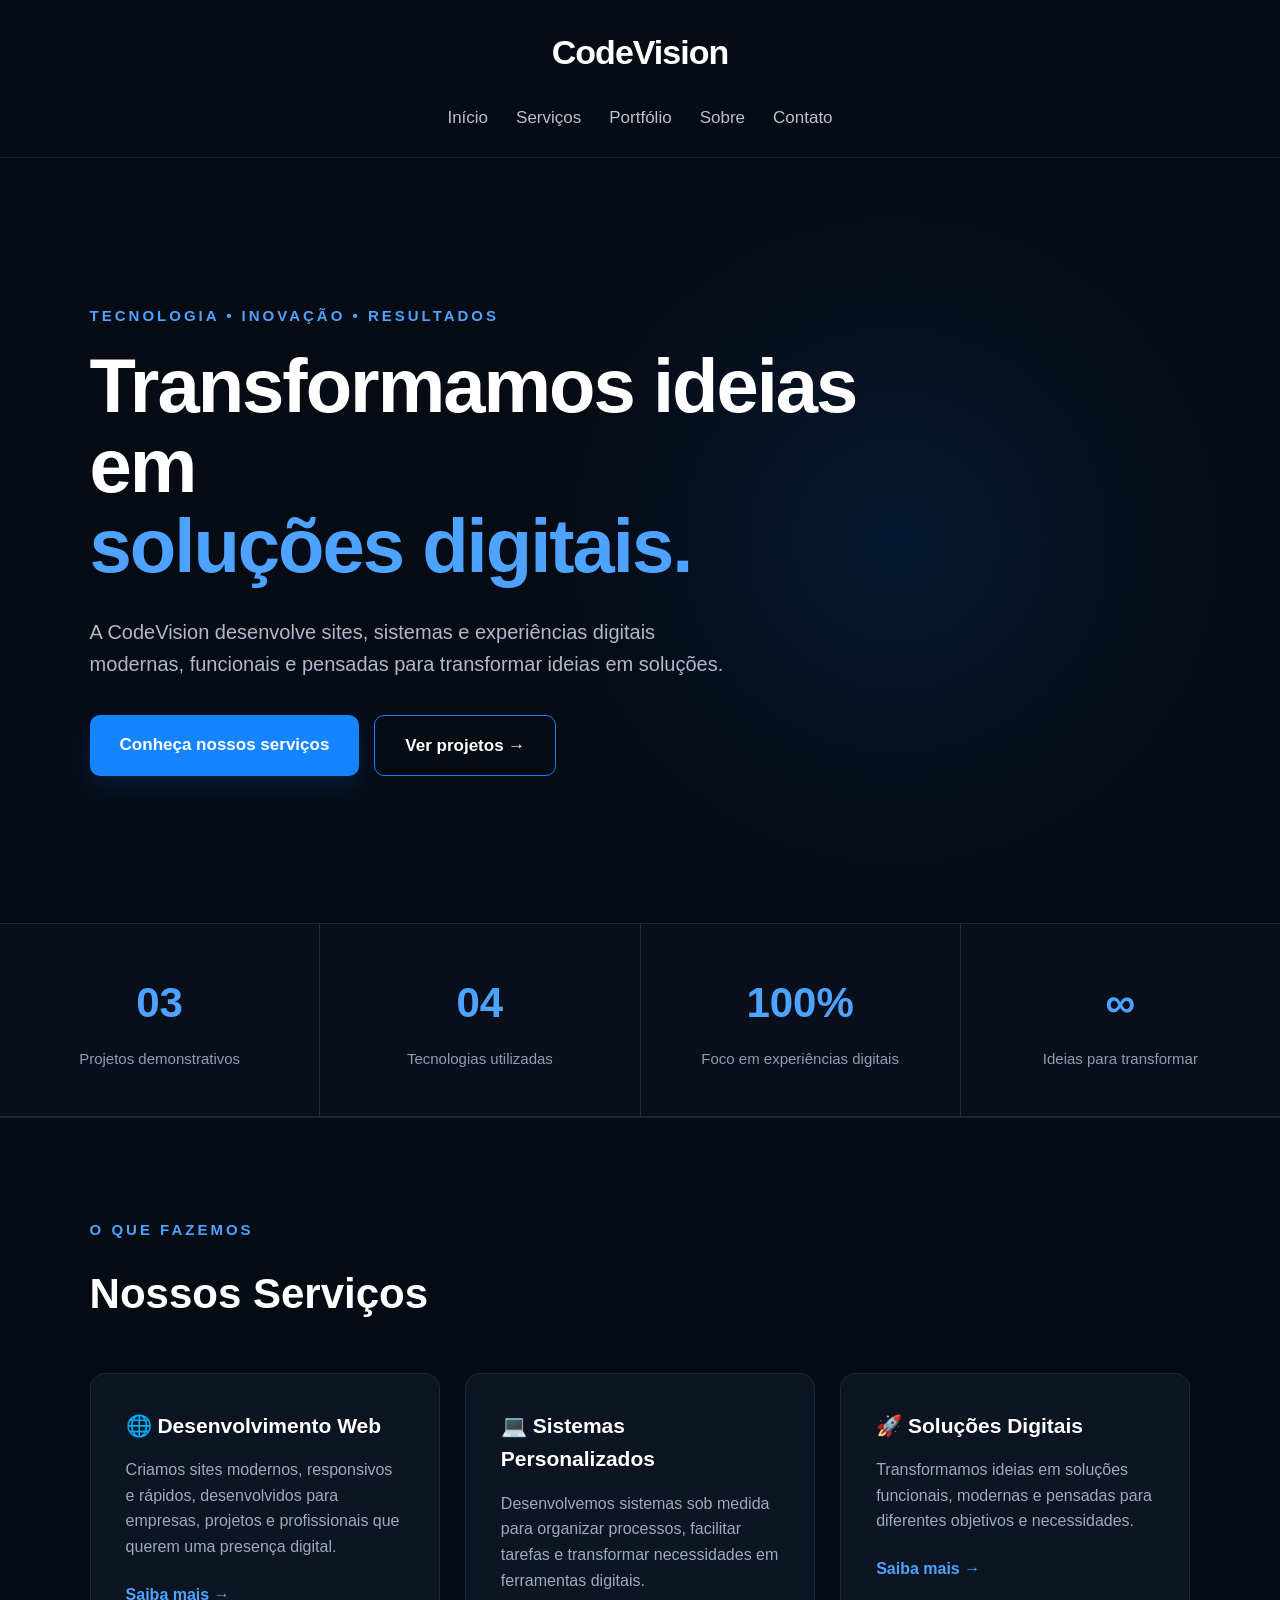
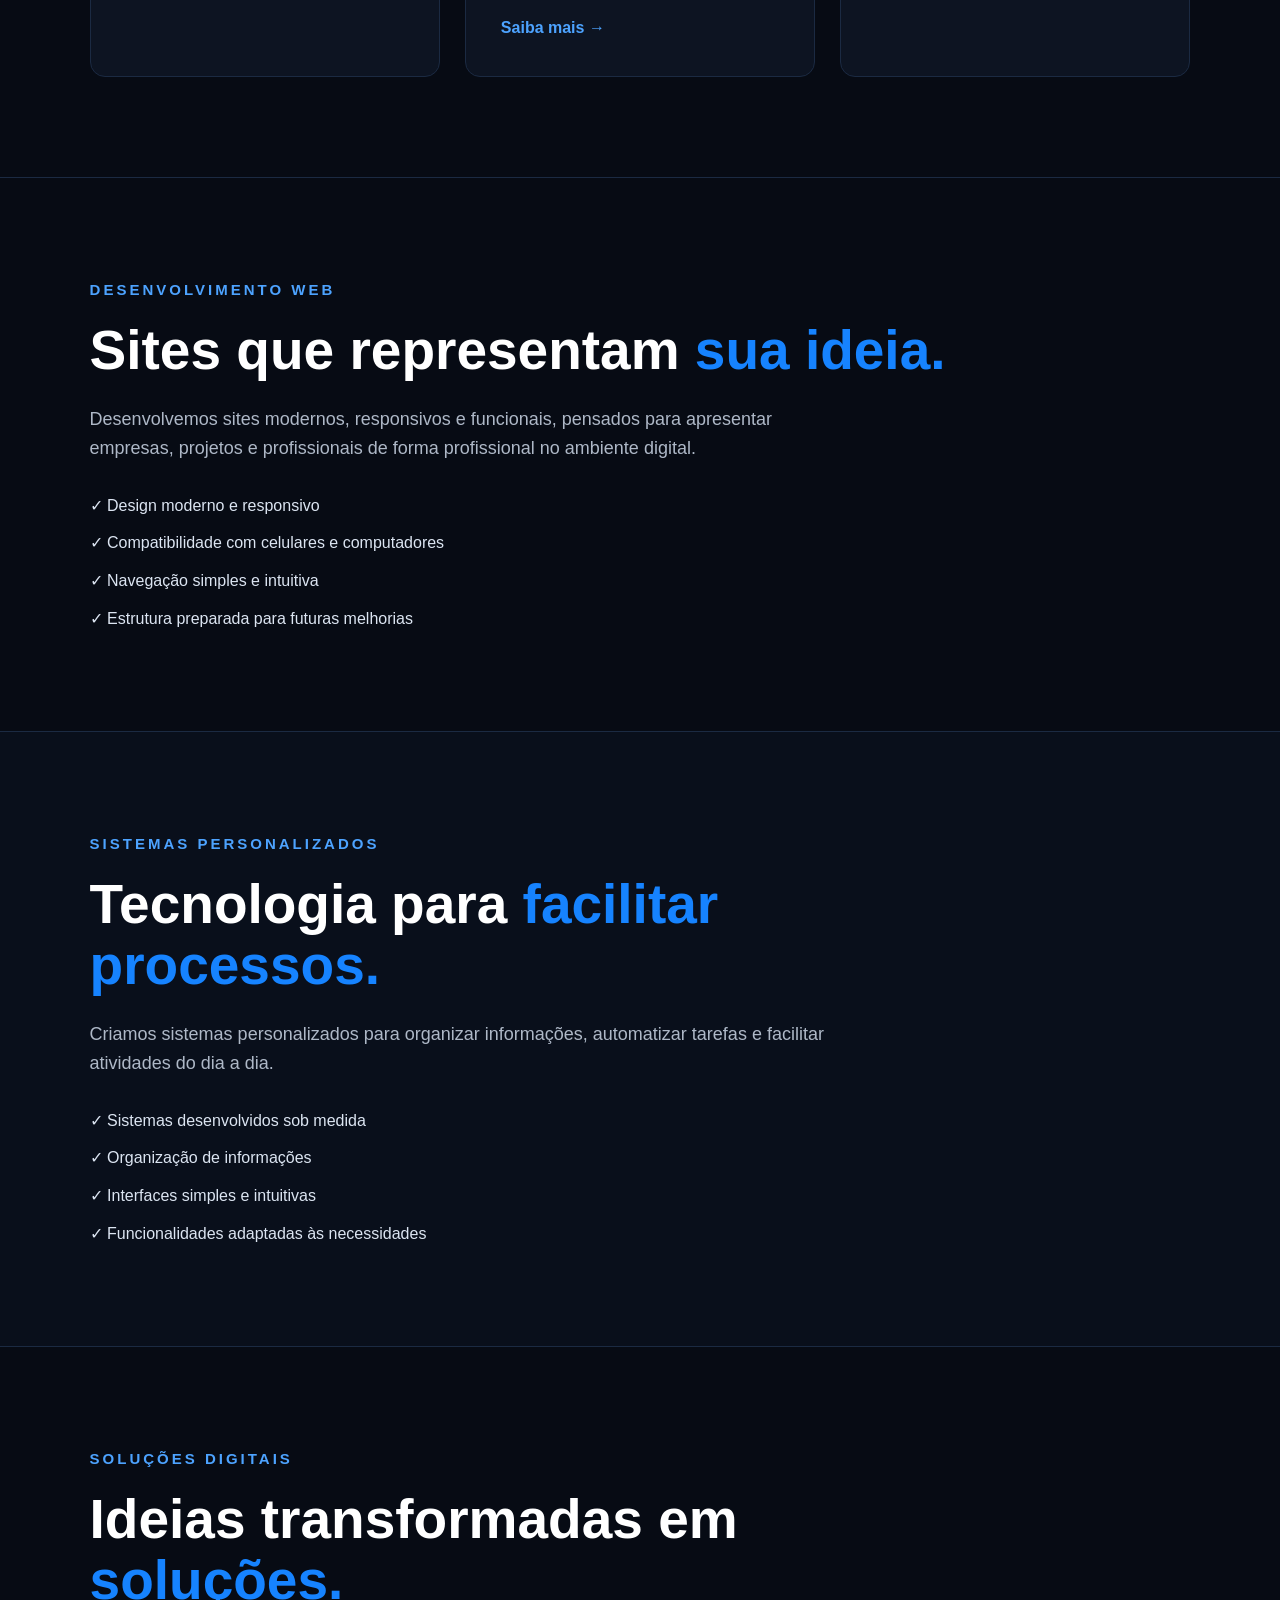
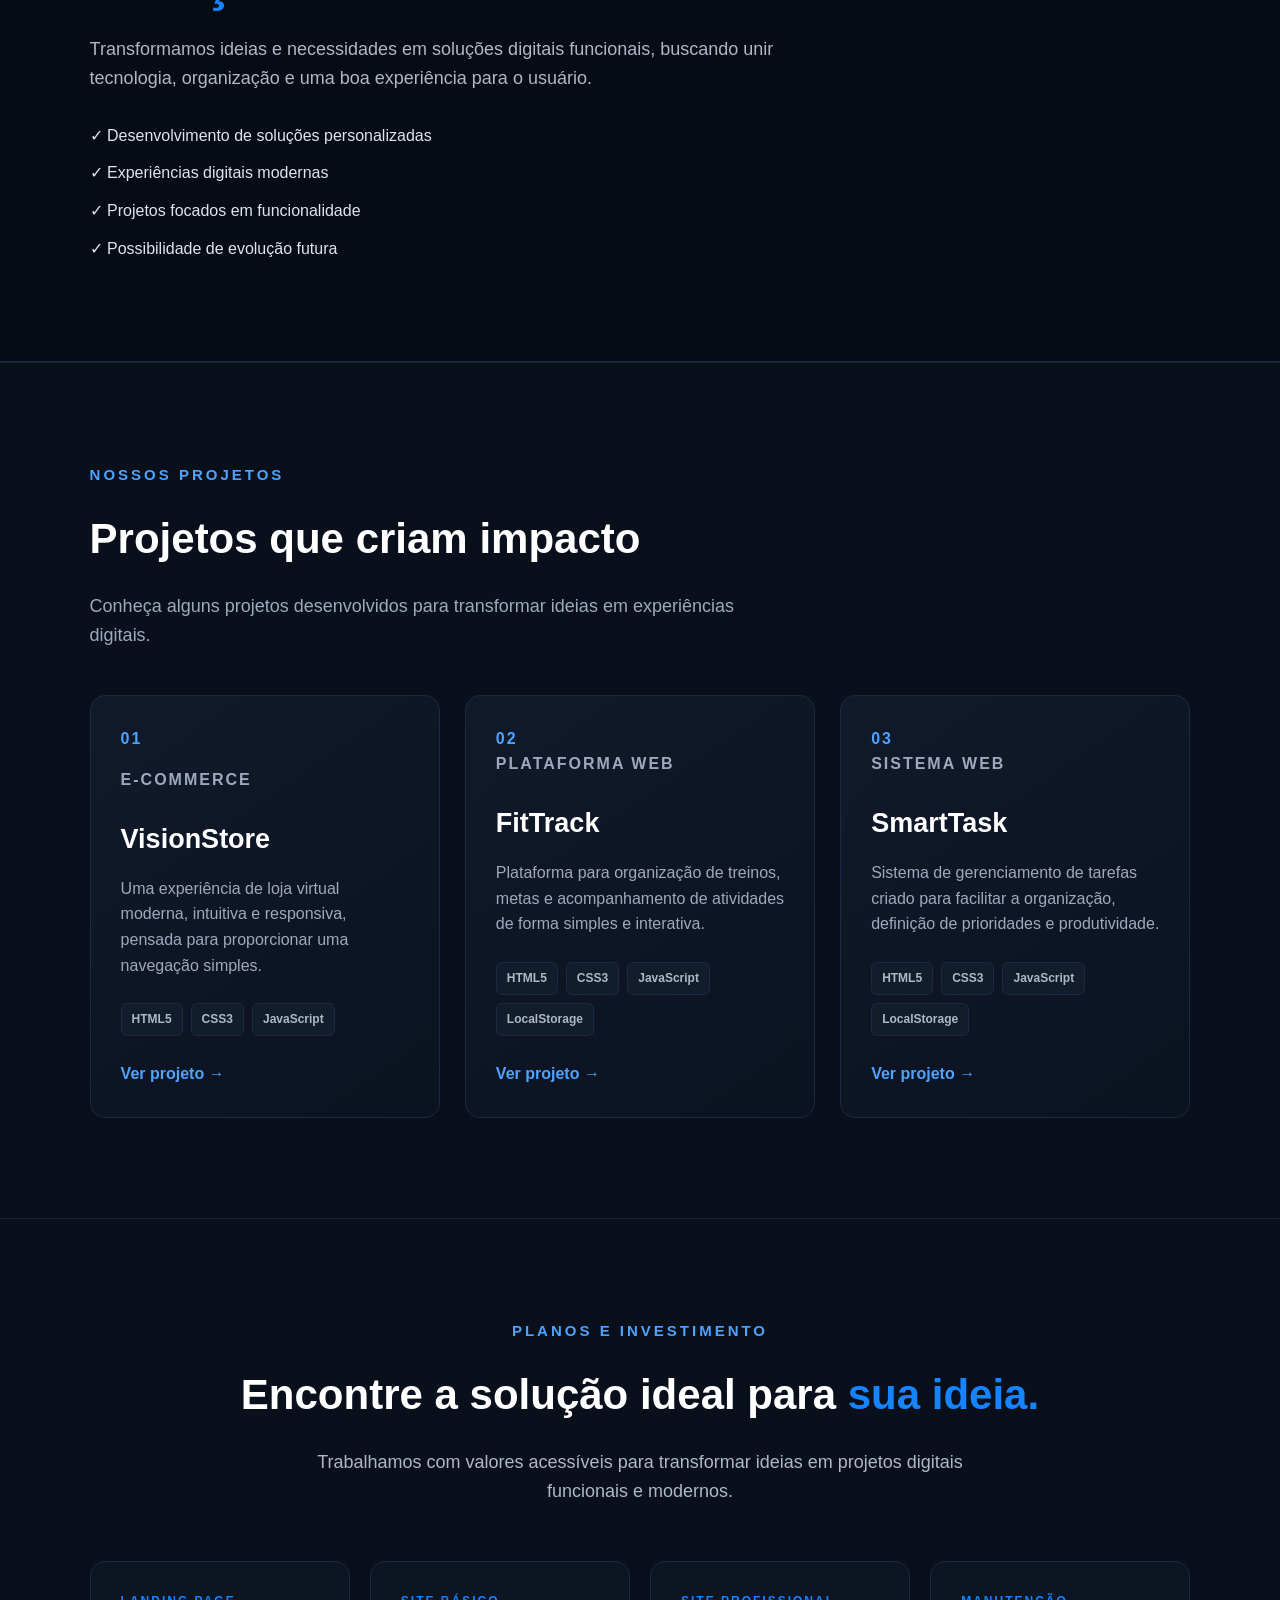
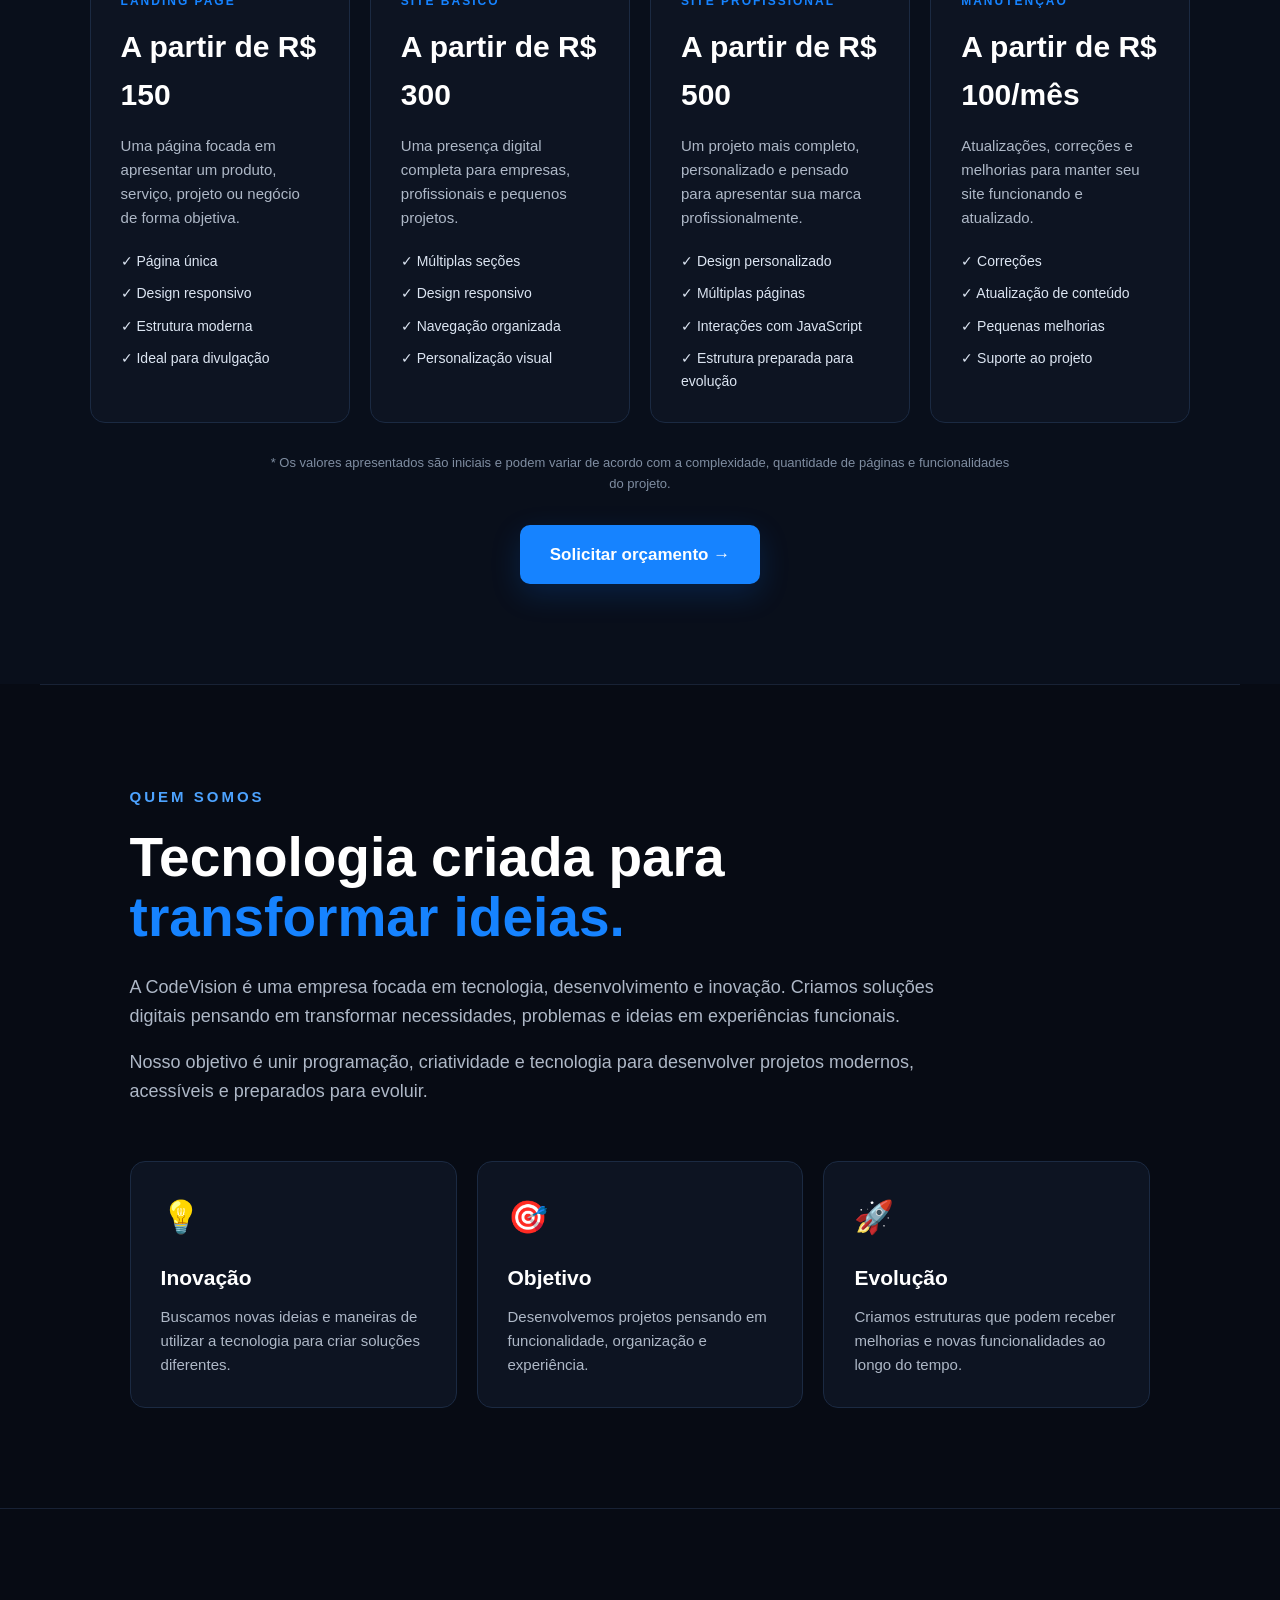
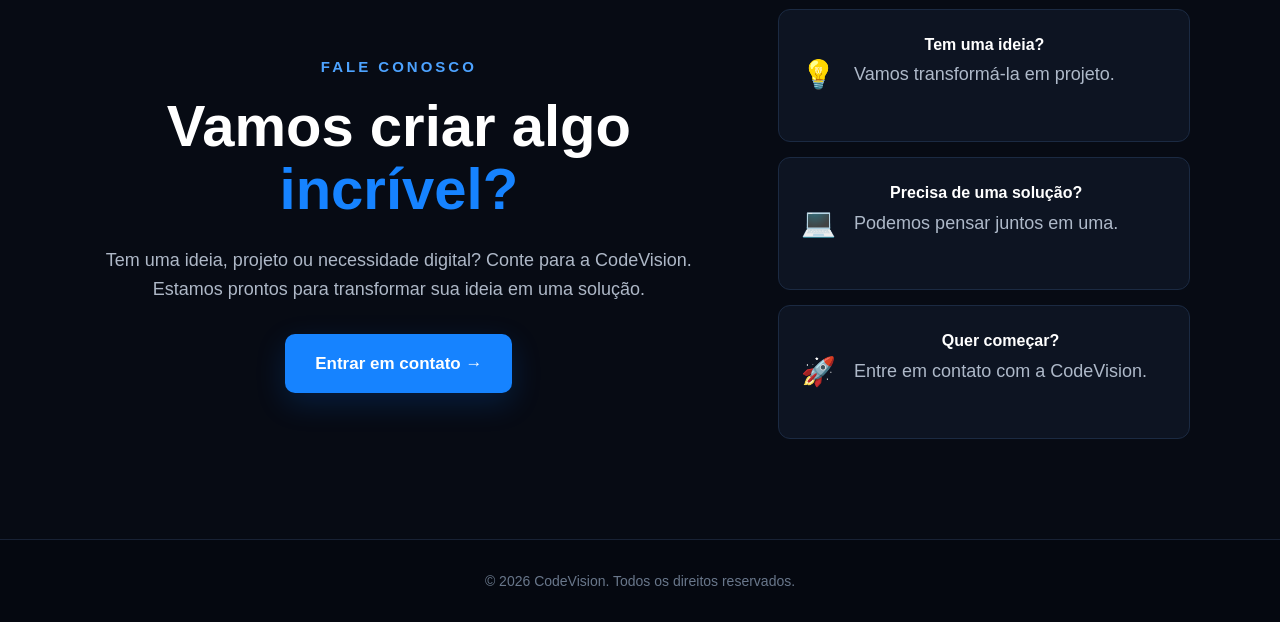
==== index.html @ 4c1bb930 "Add files via upload" ====
<!DOCTYPE html><html lang="pt-BR"><head>
    <meta charset="UTF-8">
    <meta name="viewport" content="width=device-width, initial-scale=1.0"><title>CodeVision | Tecnologia e Inovação</title>

<link rel="stylesheet" href="style.css">

</head><body><header>
    <h1>CodeVision</h1>

    <nav>
        <a href="#inicio">Início</a>
        <a href="#servicos">Serviços</a>
        <a href="#portfolio">Portfólio</a>
        <a href="#sobre">Sobre</a>
        <a href="#contato">Contato</a>
    </nav>
</header>

  <!-- INÍCIO -->

<section id="inicio" class="hero">

    <div class="hero-content">

        <p class="tag">
            TECNOLOGIA • INOVAÇÃO • RESULTADOS
        </p>

        <h2>
            Transformamos ideias em
            <span>soluções digitais.</span>
        </h2>

        <p>
            A CodeVision desenvolve sites, sistemas e experiências
            digitais modernas, funcionais e pensadas para transformar
            ideias em soluções.
        </p>

        <div class="hero-botoes">

            <a href="#servicos" class="botao">
                Conheça nossos serviços
            </a>

            <a href="#portfolio" class="botao botao-secundario">
                Ver projetos →
            </a>

        </div>

    </div>

</section>


    <!-- NÚMEROS DA CODEVISION -->

    <section class="numeros">

        <div class="numero-card">

            <strong>03</strong>

            <span>
                Projetos demonstrativos
            </span>

        </div>


        <div class="numero-card">

            <strong>04</strong>

            <span>
                Tecnologias utilizadas
            </span>

        </div>


        <div class="numero-card">

            <strong>100%</strong>

            <span>
                Foco em experiências digitais
            </span>

        </div>


        <div class="numero-card">

            <strong>∞</strong>

            <span>
                Ideias para transformar
            </span>

        </div>

    </section>


<!-- SERVIÇOS -->

<section id="servicos" class="secao">

    <p class="tag">O QUE FAZEMOS</p>

    <h2>Nossos Serviços</h2>

    <div class="servicos">

        <!-- DESENVOLVIMENTO WEB -->
        <article class="card">

            <h3>🌐 Desenvolvimento Web</h3>

            <p>
                Criamos sites modernos, responsivos e rápidos,
                desenvolvidos para empresas, projetos e
                profissionais que querem uma presença digital.
            </p>

           <a href="#desenvolvimento-web" class="card-link">
    Saiba mais →
           </a>

        </article>


        <!-- SISTEMAS PERSONALIZADOS -->
        <article class="card">

            <h3>💻 Sistemas Personalizados</h3>

            <p>
                Desenvolvemos sistemas sob medida para
                organizar processos, facilitar tarefas e
                transformar necessidades em ferramentas digitais.
            </p>

            <a href="#sistemas-personalizados" class="card-link">
    Saiba mais →
            </a>

        </article>


        <!-- SOLUÇÕES DIGITAIS -->
        <article class="card">

            <h3>🚀 Soluções Digitais</h3>

            <p>
                Transformamos ideias em soluções funcionais,
                modernas e pensadas para diferentes objetivos
                e necessidades.
            </p>

            <a href="#solucoes-digitais" class="card-link">
    Saiba mais →
            </a>

        </article>

    </div>

</section>

<!-- DETALHES DOS SERVIÇOS -->

<section class="servicos-detalhes">

    <div class="servico-detalhe" id="desenvolvimento-web">

        <div class="servico-detalhe-conteudo">

            <p class="tag">DESENVOLVIMENTO WEB</p>

            <h2>
                Sites que representam
                <span>sua ideia.</span>
            </h2>

            <p>
                Desenvolvemos sites modernos, responsivos e
                funcionais, pensados para apresentar empresas,
                projetos e profissionais de forma profissional
                no ambiente digital.
            </p>

            <ul>
                <li>✓ Design moderno e responsivo</li>
                <li>✓ Compatibilidade com celulares e computadores</li>
                <li>✓ Navegação simples e intuitiva</li>
                <li>✓ Estrutura preparada para futuras melhorias</li>
            </ul>

        </div>

    </div>


    <div class="servico-detalhe" id="sistemas-personalizados">

        <div class="servico-detalhe-conteudo">

            <p class="tag">SISTEMAS PERSONALIZADOS</p>

            <h2>
                Tecnologia para
                <span>facilitar processos.</span>
            </h2>

            <p>
                Criamos sistemas personalizados para organizar
                informações, automatizar tarefas e facilitar
                atividades do dia a dia.
            </p>

            <ul>
                <li>✓ Sistemas desenvolvidos sob medida</li>
                <li>✓ Organização de informações</li>
                <li>✓ Interfaces simples e intuitivas</li>
                <li>✓ Funcionalidades adaptadas às necessidades</li>
            </ul>

        </div>

    </div>


    <div class="servico-detalhe" id="solucoes-digitais">

        <div class="servico-detalhe-conteudo">

            <p class="tag">SOLUÇÕES DIGITAIS</p>

            <h2>
                Ideias transformadas em
                <span>soluções.</span>
            </h2>

            <p>
                Transformamos ideias e necessidades em soluções
                digitais funcionais, buscando unir tecnologia,
                organização e uma boa experiência para o usuário.
            </p>

            <ul>
                <li>✓ Desenvolvimento de soluções personalizadas</li>
                <li>✓ Experiências digitais modernas</li>
                <li>✓ Projetos focados em funcionalidade</li>
                <li>✓ Possibilidade de evolução futura</li>
            </ul>

        </div>

    </div>

</section>
  
    <!-- PORTFÓLIO -->

<section id="portfolio" class="secao portfolio">

    <p class="tag">NOSSOS PROJETOS</p>

    <h2>Projetos que criam impacto</h2>

    <p class="portfolio-intro">
        Conheça alguns projetos desenvolvidos para
        transformar ideias em experiências digitais.
    </p>


    <div class="portfolio-grid">

        <!-- PROJETO 01 -->
        <article class="projeto">

            <div class="projeto-numero">
                01
            </div>

            <div class="projeto-conteudo">

                <p class="projeto-tipo">
                    E-COMMERCE
                </p>

                <h3>VisionStore</h3>

                <p>
                    Uma experiência de loja virtual moderna,
                    intuitiva e responsiva, pensada para
                    proporcionar uma navegação simples.
                </p>

                <div class="projeto-tecnologias">
                    <span>HTML5</span>
                    <span>CSS3</span>
                    <span>JavaScript</span>
                </div>

                <a href="visionstore.html" class="projeto-link">
                    Ver projeto →
                </a>

            </div>

        </article>


        <!-- PROJETO 02 -->
        <article class="projeto">

            <div class="projeto-numero">
                02
            </div>

            <div class="projeto-conteudo">

                <p class="projeto-tipo">
                    PLATAFORMA WEB
                </p>

                <h3>FitTrack</h3>

                <p>
                    Plataforma para organização de treinos,
                    metas e acompanhamento de atividades
                    de forma simples e interativa.
                </p>

                <div class="projeto-tecnologias">
                    <span>HTML5</span>
                    <span>CSS3</span>
                    <span>JavaScript</span>
                    <span>LocalStorage</span>
                </div>

                <a href="fittrack.html" class="projeto-link">
                    Ver projeto →
                </a>

            </div>

        </article>


        <!-- PROJETO 03 -->
        <article class="projeto">

            <div class="projeto-numero">
                03
            </div>

            <div class="projeto-conteudo">

                <p class="projeto-tipo">
                    SISTEMA WEB
                </p>

                <h3>SmartTask</h3>

                <p>
                    Sistema de gerenciamento de tarefas
                    criado para facilitar a organização,
                    definição de prioridades e produtividade.
                </p>

                <div class="projeto-tecnologias">
                    <span>HTML5</span>
                    <span>CSS3</span>
                    <span>JavaScript</span>
                    <span>LocalStorage</span>
                </div>

                <a href="smarttask.html" class="projeto-link">
                    Ver projeto →
                </a>

            </div>

        </article>

    </div>

</section>

<!-- PLANOS E INVESTIMENTO -->

<section id="planos" class="secao planos">

    <p class="tag">PLANOS E INVESTIMENTO</p>

    <h2>
        Encontre a solução ideal para
        <span>sua ideia.</span>
    </h2>

    <p class="planos-intro">
        Trabalhamos com valores acessíveis para transformar
        ideias em projetos digitais funcionais e modernos.
    </p>

    <div class="planos-grid">

        <article class="plano-card">

            <p class="plano-tipo">LANDING PAGE</p>

            <h3>
    A partir de R$ 150
            </h3>

            <p>
                Uma página focada em apresentar um produto,
                serviço, projeto ou negócio de forma objetiva.
            </p>

            <ul>
                <li>✓ Página única</li>
                <li>✓ Design responsivo</li>
                <li>✓ Estrutura moderna</li>
                <li>✓ Ideal para divulgação</li>
            </ul>

        </article>


        <article class="plano-card">

            <p class="plano-tipo">SITE BÁSICO</p>

            <h3>
    A partir de R$ 300
            </h3>

            <p>
                Uma presença digital completa para empresas,
                profissionais e pequenos projetos.
            </p>

            <ul>
                <li>✓ Múltiplas seções</li>
                <li>✓ Design responsivo</li>
                <li>✓ Navegação organizada</li>
                <li>✓ Personalização visual</li>
            </ul>

        </article>
      

            <article class="plano-card">

    <p class="plano-tipo">SITE PROFISSIONAL</p>

    <h3>
        A partir de R$ 500
    </h3>

    <p>
        Um projeto mais completo, personalizado e
        pensado para apresentar sua marca profissionalmente.
    </p>

    <ul>
        <li>✓ Design personalizado</li>
        <li>✓ Múltiplas páginas</li>
        <li>✓ Interações com JavaScript</li>
        <li>✓ Estrutura preparada para evolução</li>
    </ul>

            </article>


        <article class="plano-card">

            <p class="plano-tipo">MANUTENÇÃO</p>

            <h3>
    A partir de R$ 100/mês
            </h3>

            <p>
                Atualizações, correções e melhorias para
                manter seu site funcionando e atualizado.
            </p>

            <ul>
                <li>✓ Correções</li>
                <li>✓ Atualização de conteúdo</li>
                <li>✓ Pequenas melhorias</li>
                <li>✓ Suporte ao projeto</li>
            </ul>

        </article>

    </div>

    <p class="planos-observacao">
        * Os valores apresentados são iniciais e podem variar
        de acordo com a complexidade, quantidade de páginas
        e funcionalidades do projeto.
    </p>

    <a href="#contato" class="botao">
        Solicitar orçamento →
    </a>

</section>
  
    <!-- SOBRE -->

<section id="sobre" class="secao sobre">

    <div class="sobre-intro">

        <p class="tag">QUEM SOMOS</p>

        <h2>
            Tecnologia criada para
            <span>transformar ideias.</span>
        </h2>

        <p>
            A CodeVision é uma empresa focada em tecnologia,
            desenvolvimento e inovação. Criamos soluções
            digitais pensando em transformar necessidades,
            problemas e ideias em experiências funcionais.
        </p>

        <p>
            Nosso objetivo é unir programação, criatividade
            e tecnologia para desenvolver projetos modernos,
            acessíveis e preparados para evoluir.
        </p>

    </div>


    <div class="sobre-pilares">

        <article class="sobre-pilar">

            <div class="sobre-icone">
                💡
            </div>

            <h3>Inovação</h3>

            <p>
                Buscamos novas ideias e maneiras de utilizar
                a tecnologia para criar soluções diferentes.
            </p>

        </article>


        <article class="sobre-pilar">

            <div class="sobre-icone">
                🎯
            </div>

            <h3>Objetivo</h3>

            <p>
                Desenvolvemos projetos pensando em
                funcionalidade, organização e experiência.
            </p>

        </article>


        <article class="sobre-pilar">

            <div class="sobre-icone">
                🚀
            </div>

            <h3>Evolução</h3>

            <p>
                Criamos estruturas que podem receber
                melhorias e novas funcionalidades ao longo
                do tempo.
            </p>

        </article>

    </div>

</section>


<!-- CONTATO -->

<section id="contato" class="secao contato">

    <div class="contato-conteudo">

        <p class="tag">FALE CONOSCO</p>

        <h2>
            Vamos criar algo
            <span>incrível?</span>
        </h2>

        <p>
            Tem uma ideia, projeto ou necessidade digital?
            Conte para a CodeVision. Estamos prontos para
            transformar sua ideia em uma solução.
        </p>

        <a href="mailto:contato@codevision.com" class="botao">
            Entrar em contato →
        </a>

    </div>

    <div class="contato-destaques">

        <div class="contato-item">
            <span>💡</span>
            <div>
                <strong>Tem uma ideia?</strong>
                <p>Vamos transformá-la em projeto.</p>
            </div>
        </div>

        <div class="contato-item">
            <span>💻</span>
            <div>
                <strong>Precisa de uma solução?</strong>
                <p>Podemos pensar juntos em uma.</p>
            </div>
        </div>

        <div class="contato-item">
            <span>🚀</span>
            <div>
                <strong>Quer começar?</strong>
                <p>Entre em contato com a CodeVision.</p>
            </div>
        </div>

    </div>

</section>

</main>


<!-- RODAPÉ -->

<footer>

    <p>
        © 2026 CodeVision. Todos os direitos reservados.
    </p>

</footer>


<script src="script.js"></script>

</body></html>
---- style.css ----
/* ==============================
   CONFIGURAÇÕES GERAIS
================================ */

* {
    margin: 0;
    padding: 0;
    box-sizing: border-box;
    scroll-behavior: smooth;
}

body {
    font-family: Arial, Helvetica, sans-serif;
    background: #070b14;
    color: #ffffff;
    line-height: 1.6;
}

a {
    text-decoration: none;
    color: inherit;
}


/* ==============================
   CABEÇALHO
================================ */

header {
    width: 100%;
    padding: 25px 7%;

    display: flex;
    flex-direction: column;
    align-items: center;
    gap: 25px;

    background: #070b14;
    border-bottom: 1px solid #182235;

    position: relative;
    z-index: 10;
}

header h1 {
    font-size: 34px;
    letter-spacing: -1px;
}

nav {
    display: flex;
    gap: 28px;
}

nav a {
    color: #b8c2d1;
    font-size: 17px;
    transition: 0.3s;
}

nav a:hover {
    color: #4da3ff;
}


/* ==============================
   HERO / INÍCIO
================================ */

.hero {
    min-height: 85vh;
    padding: 100px 7%;

    display: flex;
    align-items: center;

    background:
        radial-gradient(
            circle at 70% 50%,
            rgba(0, 119, 255, 0.13),
            transparent 35%
        ),
        #070b14;
}

.hero-content {
    max-width: 800px;
}

.tag {
    margin-bottom: 18px;

    color: #4da3ff;
    font-size: 15px;
    font-weight: bold;
    letter-spacing: 3px;
}

.hero h2 {
    font-size: clamp(45px, 7vw, 76px);
    line-height: 1.05;
    letter-spacing: -2px;

    margin-bottom: 30px;
}

.hero h2 span {
    display: block;
    color: #4da3ff;
}

.hero-content > p:not(.tag) {
    max-width: 650px;

    color: #aeb9c9;
    font-size: 20px;

    margin-bottom: 35px;
}


/* ==============================
   BOTÕES
================================ */

.botao {
    display: inline-block;

    padding: 16px 30px;

    background: #1683ff;
    color: #ffffff;

    border-radius: 10px;

    font-size: 17px;
    font-weight: bold;

    transition: 0.3s;

    box-shadow: 0 10px 30px rgba(0, 119, 255, 0.18);
}

.botao:hover {
    background: #3695ff;
    transform: translateY(-3px);
    box-shadow: 0 15px 35px rgba(0, 119, 255, 0.28);
}


/* ==============================
   SEÇÕES
================================ */

.secao {
    padding: 100px 7%;

    border-top: 1px solid #182235;
}

.secao > h2 {
    font-size: 42px;
    margin-bottom: 45px;
}


/* ==============================
   SERVIÇOS
================================ */

.servicos {
    display: grid;
    grid-template-columns: repeat(3, 1fr);
    gap: 25px;
}

.card {
    padding: 35px;

    background: #0d1422;

    border: 1px solid #1b2a42;
    border-radius: 15px;

    transition: 0.3s;
}

.card:hover {
    transform: translateY(-7px);
    border-color: #1683ff;

    box-shadow: 0 15px 40px rgba(0, 119, 255, 0.10);
}

.card h3 {
    margin-bottom: 15px;

    font-size: 21px;
}

.card p {
    color: #9daabd;
}


/* ==============================
   SOBRE
================================ */

.sobre {
    max-width: 1000px;
}

.sobre > p:last-child {
    max-width: 750px;

    color: #aeb9c9;
    font-size: 19px;
}


/* ==============================
   CONTATO
================================ */

.contato {
    text-align: center;
}

.contato .tag {
    margin-bottom: 15px;
}

.contato h2 {
    font-size: 42px;
    margin-bottom: 20px;
}

.contato p:not(.tag) {
    color: #aeb9c9;
    font-size: 18px;
    margin-bottom: 30px;
}


/* ==============================
   RODAPÉ
================================ */

footer {
    padding: 30px 7%;

    text-align: center;

    background: #050810;

    border-top: 1px solid #182235;
}

footer p {
    color: #69778b;
    font-size: 14px;
}


/* ==============================
   CELULARES
================================ */

@media (max-width: 768px) {

    header {
        padding: 25px 20px;
    }

    header h1 {
        font-size: 32px;
    }

    nav {
        gap: 20px;
        flex-wrap: wrap;
        justify-content: center;
    }

    nav a {
        font-size: 16px;
    }


    .hero {
        min-height: 75vh;
        padding: 80px 25px;
    }

    .hero h2 {
        font-size: 48px;
    }

    .hero-content > p:not(.tag) {
        font-size: 18px;
    }
.hero-botoes {
    flex-direction: column;
}

.hero-botoes .botao {
    width: 100%;
    text-align: center;
}
    .tag {
        font-size: 13px;
        letter-spacing: 2px;
    }


    .secao {
        padding: 75px 25px;
    }

    .secao > h2 {
        font-size: 34px;
    }


    .servicos {
        grid-template-columns: 1fr;
    }


    .card {
        padding: 28px;
    }


    .contato h2 {
        font-size: 34px;
    }

}

/* ==============================
   LINK DOS CARDS
================================ */

.card-link {
    display: inline-block;

    margin-top: 22px;

    color: #4da3ff;

    font-weight: bold;

    transition: 0.3s;
}

.card:hover .card-link {
    transform: translateX(5px);
}
/* ==============================
   PORTFÓLIO
================================ */

.portfolio {
    background: #090f1b;
}

.portfolio-intro {
    max-width: 650px;
    margin-top: -25px;
    margin-bottom: 45px;

    color: #9daabd;
    font-size: 18px;
}

.portfolio-grid {
    display: grid;
    grid-template-columns: repeat(3, 1fr);
    gap: 25px;
}

.projeto {
    min-height: 300px;

    padding: 30px;

    display: flex;
    flex-direction: column;
    justify-content: space-between;

    background: linear-gradient(
        145deg,
        #111a2b,
        #0b1220
    );

    border: 1px solid #1b2a42;
    border-radius: 15px;

    transition: 0.3s;
}

.projeto:hover {
    transform: translateY(-8px);

    border-color: #1683ff;

    box-shadow:
        0 20px 50px rgba(0, 119, 255, 0.12);
}

.projeto-numero {
    color: #4da3ff;

    font-size: 16px;
    font-weight: bold;

    letter-spacing: 2px;
}

.projeto-conteudo h3 {
    margin-bottom: 15px;

    font-size: 27px;
}

.projeto-conteudo p {
    color: #9daabd;

    font-size: 16px;

    margin-bottom: 25px;
}

.projeto-conteudo span {
    color: #4da3ff;

    font-weight: bold;

    transition: 0.3s;
}

.projeto:hover .projeto-conteudo span {
    margin-left: 5px;
}


/* ==============================
   PORTFÓLIO NO CELULAR
================================ */

@media (max-width: 768px) {

    .portfolio-grid {
        grid-template-columns: 1fr;
    }

    .projeto {
        min-height: 270px;
    }

}
.projeto-link {
    display: inline-block;
    color: #4da3ff;
    font-weight: bold;
    transition: 0.3s;
}

.projeto-link:hover {
    transform: translateX(5px);
}
/* ==============================
   PÁGINA DO PROJETO
================================ */

.projeto-hero {
    min-height: 70vh;
    padding: 100px 7%;

    display: flex;
    align-items: center;

    background:
        radial-gradient(
            circle at 70% 50%,
            rgba(0, 119, 255, 0.16),
            transparent 35%
        ),
        #070b14;
}

.projeto-hero-content {
    max-width: 800px;
}

.projeto-hero h2 {
    font-size: clamp(55px, 8vw, 90px);
    line-height: 1;
    margin-bottom: 30px;
}

.projeto-hero h2 span {
    color: #4da3ff;
}

.projeto-hero-content > p:not(.tag) {
    max-width: 650px;

    color: #aeb9c9;

    font-size: 20px;

    margin-bottom: 35px;
}


/* ==============================
   DETALHES DO PROJETO
================================ */

.projeto-detalhes {
    background: #090f1b;
}

.descricao-projeto {
    max-width: 750px;

    color: #aeb9c9;

    font-size: 19px;

    margin-top: -20px;
    margin-bottom: 50px;
}

.detalhes-grid {
    display: grid;

    grid-template-columns: repeat(2, 1fr);

    gap: 25px;
}

.detalhe-card {
    padding: 30px;

    background: #0d1422;

    border: 1px solid #1b2a42;

    border-radius: 15px;

    transition: 0.3s;
}

.detalhe-card:hover {
    transform: translateY(-5px);

    border-color: #1683ff;
}

.detalhe-card h3 {
    font-size: 22px;

    margin-bottom: 12px;
}

.detalhe-card p {
    color: #9daabd;
}


/* ==============================
   TECNOLOGIAS
================================ */

.tecnologia {
    text-align: center;
}

.tecnologia h2 {
    margin-bottom: 40px;
}

.tecnologias {
    display: flex;

    justify-content: center;

    flex-wrap: wrap;

    gap: 15px;
}

.tecnologias span {
    padding: 12px 20px;

    background: #0d1422;

    border: 1px solid #1b2a42;

    border-radius: 50px;

    color: #4da3ff;

    font-weight: bold;
}


/* ==============================
   FINAL DO PROJETO
================================ */

.projeto-final {
    text-align: center;

    background:
        radial-gradient(
            circle at center,
            rgba(0, 119, 255, 0.12),
            transparent 45%
        );
}

.projeto-final h2 {
    margin-bottom: 15px;
}

.projeto-final p:not(.tag) {
    color: #aeb9c9;

    font-size: 18px;

    margin-bottom: 30px;
}


/* ==============================
   RESPONSIVIDADE
================================ */

@media (max-width: 768px) {

    .projeto-hero {
        min-height: 65vh;

        padding: 80px 25px;
    }

    .projeto-hero h2 {
        font-size: 60px;
    }

    .detalhes-grid {
        grid-template-columns: 1fr;
    }

    .descricao-projeto {
        font-size: 18px;
    }

}
/* =========================
   PROCESSO DO PROJETO
========================= */

.processo {
    padding: 120px 6%;
    border-top: 1px solid #1b2535;
}

.processo-intro {
    max-width: 800px;
    margin-bottom: 70px;
}

.processo-intro h2 {
    font-size: 52px;
    line-height: 1.1;
    margin: 20px 0 25px;
}

.processo-intro h2 span {
    color: #4da3ff;
}

.processo-intro > p:last-child {
    color: #a8b3c7;
    font-size: 20px;
    line-height: 1.8;
}


.processo-lista {
    display: grid;
    grid-template-columns: repeat(2, 1fr);
    gap: 25px;
}


.processo-card {
    background: #0d1524;
    border: 1px solid #1d2a3d;
    border-radius: 24px;
    padding: 40px;
    transition: 0.3s ease;
}


.processo-card:hover {
    transform: translateY(-5px);
    border-color: #318fff;
}


.numero {
    display: block;
    color: #4da3ff;
    font-size: 18px;
    font-weight: bold;
    letter-spacing: 2px;
    margin-bottom: 30px;
}


.processo-card h3 {
    font-size: 28px;
    margin-bottom: 18px;
}


.processo-card p {
    color: #a8b3c7;
    font-size: 18px;
    line-height: 1.7;
}


/* CELULAR */

@media (max-width: 700px) {

    .processo {
        padding: 90px 6%;
    }

    .processo-intro h2 {
        font-size: 40px;
    }

    .processo-intro > p:last-child {
        font-size: 18px;
    }

    .processo-lista {
        grid-template-columns: 1fr;
    }

    .processo-card {
        padding: 30px;
    }

}
/* =========================
   DESTAQUES DO PROJETO
========================= */

.destaques {
    padding: 120px 6%;
    border-top: 1px solid #1b2535;
}

.destaques-intro {
    max-width: 800px;
    margin-bottom: 70px;
}

.destaques-intro h2 {
    font-size: 52px;
    line-height: 1.1;
    margin: 20px 0 25px;
}

.destaques-intro h2 span {
    color: #4da3ff;
}

.destaques-intro > p:last-child {
    color: #a8b3c7;
    font-size: 20px;
    line-height: 1.8;
}


.destaques-grid {
    display: grid;
    grid-template-columns: repeat(2, 1fr);
    gap: 25px;
}


.destaque-card {
    background: #0d1524;
    border: 1px solid #1d2a3d;
    border-radius: 24px;
    padding: 40px;
    transition: 0.3s ease;
}


.destaque-card:hover {
    transform: translateY(-5px);
    border-color: #318fff;
}


.destaque-icone {
    font-size: 35px;
    margin-bottom: 25px;
}


.destaque-card h3 {
    font-size: 27px;
    margin-bottom: 15px;
}


.destaque-card p {
    color: #a8b3c7;
    font-size: 18px;
    line-height: 1.7;
}


/* CELULAR */

@media (max-width: 700px) {

    .destaques {
        padding: 90px 6%;
    }

    .destaques-intro h2 {
        font-size: 40px;
    }

    .destaques-intro > p:last-child {
        font-size: 18px;
    }

    .destaques-grid {
        grid-template-columns: 1fr;
    }

    .destaque-card {
        padding: 30px;
    }

}
/* =========================
   APRENDIZADOS
========================= */

.aprendizados {
    padding: 120px 6%;

    display: grid;
    grid-template-columns: 0.9fr 1.1fr;
    gap: 80px;

    border-top: 1px solid #1b2535;
}

.aprendizados-conteudo {
    max-width: 600px;
}

.aprendizados-conteudo h2 {
    font-size: 50px;
    line-height: 1.1;

    margin: 20px 0 25px;
}

.aprendizados-conteudo h2 span {
    color: #4da3ff;
}

.aprendizados-conteudo > p:last-child {
    color: #a8b3c7;

    font-size: 19px;
    line-height: 1.8;
}


/* LISTA */

.aprendizados-lista {
    display: flex;
    flex-direction: column;
    gap: 18px;
}

.aprendizado {
    display: flex;
    align-items: flex-start;
    gap: 25px;

    padding: 25px;

    background: #0d1524;

    border: 1px solid #1d2a3d;
    border-radius: 18px;

    transition: 0.3s ease;
}

.aprendizado:hover {
    transform: translateX(5px);
    border-color: #318fff;
}

.aprendizado > span {
    color: #4da3ff;

    font-size: 16px;
    font-weight: bold;

    letter-spacing: 2px;
}

.aprendizado h3 {
    font-size: 22px;

    margin-bottom: 7px;
}

.aprendizado p {
    color: #9daabd;

    font-size: 16px;
    line-height: 1.6;
}


/* CELULAR */

@media (max-width: 800px) {

    .aprendizados {
        grid-template-columns: 1fr;

        gap: 50px;

        padding: 90px 6%;
    }

    .aprendizados-conteudo h2 {
        font-size: 40px;
    }

    .aprendizado {
        padding: 22px;
    }

}
/* =========================================
   FITTRACK
========================================= */

.fit-hero {
    background:
        radial-gradient(
            circle at 75% 50%,
            rgba(0, 119, 255, .18),
            transparent 35%
        ),
        #070b14;
}

.projeto-aviso {
    display: inline-block;
    margin-top: -15px;
    margin-bottom: 30px !important;
    padding: 9px 15px;
    border: 1px solid #1b2a42;
    border-radius: 50px;
    color: #7f8da3 !important;
    font-size: 14px !important;
}


/* DESAFIO */

.fit-desafio {
    background: #090f1b;
}

.fit-desafio-grid {
    display: grid;
    grid-template-columns: repeat(3, 1fr);
    gap: 25px;
    margin-top: 55px;
}

.fit-info-card {
    padding: 35px;
    background: #0d1524;
    border: 1px solid #1d2a3d;
    border-radius: 22px;
    transition: .3s ease;
}

.fit-info-card:hover {
    transform: translateY(-6px);
    border-color: #318fff;
}

.fit-icone {
    font-size: 35px;
    margin-bottom: 25px;
}

.fit-info-card h3 {
    font-size: 26px;
    margin-bottom: 15px;
}

.fit-info-card p {
    color: #a8b3c7;
    font-size: 17px;
    line-height: 1.7;
}


/* FUNCIONALIDADES */

.fit-funcionalidades {
    padding: 120px 6%;
    border-top: 1px solid #1b2535;
}

.fit-func-intro {
    max-width: 800px;
    margin-bottom: 70px;
}

.fit-func-intro h2 {
    font-size: 52px;
    line-height: 1.1;
    margin: 20px 0 25px;
}

.fit-func-intro h2 span {
    color: #4da3ff;
}

.fit-func-intro > p:last-child {
    color: #a8b3c7;
    font-size: 20px;
    line-height: 1.8;
}

.fit-func-grid {
    display: grid;
    grid-template-columns: repeat(2, 1fr);
    gap: 25px;
}

.fit-func-card {
    min-height: 230px;
    padding: 40px;
    background: #0d1524;
    border: 1px solid #1d2a3d;
    border-radius: 24px;
    transition: .3s ease;
}

.fit-func-card:hover {
    transform: translateY(-5px);
    border-color: #318fff;
}

.fit-numero {
    display: block;
    color: #4da3ff;
    font-size: 16px;
    font-weight: bold;
    letter-spacing: 2px;
    margin-bottom: 30px;
}

.fit-func-card h3 {
    font-size: 28px;
    margin-bottom: 15px;
}

.fit-func-card p {
    color: #a8b3c7;
    font-size: 18px;
    line-height: 1.7;
}


/* PAINEL */

.fit-painel {
    background: #090f1b;
}

.fit-painel-intro {
    max-width: 700px;
    color: #a8b3c7;
    font-size: 18px;
    line-height: 1.8;
    margin-top: -15px;
    margin-bottom: 45px;
}

.fit-dashboard {
    display: grid;
    grid-template-columns: repeat(4, 1fr);
    gap: 20px;
}

.fit-metric {
    padding: 30px;
    background: linear-gradient(
        145deg,
        #111a2b,
        #0b1220
    );
    border: 1px solid #1b2a42;
    border-radius: 20px;
    transition: .3s ease;
}

.fit-metric:hover {
    transform: translateY(-5px);
    border-color: #318fff;
}

.fit-metric span {
    display: block;
    color: #8f9db1;
    font-size: 15px;
    margin-bottom: 20px;
}

.fit-metric strong {
    display: block;
    color: #4da3ff;
    font-size: 38px;
}


/* MOBILE */

@media (max-width: 900px) {

    .fit-desafio-grid {
        grid-template-columns: 1fr;
    }

    .fit-dashboard {
        grid-template-columns: repeat(2, 1fr);
    }

}


@media (max-width: 700px) {

    .fit-funcionalidades {
        padding: 90px 6%;
    }

    .fit-func-intro h2 {
        font-size: 40px;
    }

    .fit-func-intro > p:last-child {
        font-size: 18px;
    }

    .fit-func-grid {
        grid-template-columns: 1fr;
    }

    .fit-func-card {
        padding: 30px;
    }

    .fit-dashboard {
        grid-template-columns: 1fr;
    }

    .fit-metric {
        padding: 25px;
    }

}
/* =========================================
   FITTRACK - INTERAÇÃO
========================================= */

.fit-formulario {
    margin-top: 45px;
    padding: 35px;
    background: #0d1524;
    border: 1px solid #1d2a3d;
    border-radius: 22px;
}

.fit-formulario h3 {
    font-size: 25px;
    margin-bottom: 25px;
}

.fit-form {
    display: grid;
    grid-template-columns: 1fr 1fr auto;
    gap: 15px;
}

.fit-form input,
.fit-form select {
    width: 100%;
    padding: 15px 18px;

    background: #080e19;
    border: 1px solid #24344d;
    border-radius: 12px;

    color: #ffffff;
    font-family: inherit;
    font-size: 15px;

    outline: none;
}

.fit-form input:focus,
.fit-form select:focus {
    border-color: #318fff;
}

.fit-form select {
    cursor: pointer;
}

.fit-form .botao {
    border: none;
    cursor: pointer;
    margin: 0;
}


/* LISTA */

.fit-atividades {
    margin-top: 45px;
}

.fit-atividades h3 {
    font-size: 25px;
    margin-bottom: 25px;
}

#listaAtividades {
    display: flex;
    flex-direction: column;
    gap: 12px;
}

.fit-vazio {
    color: #7f8da3;
    padding: 25px;
    border: 1px dashed #263750;
    border-radius: 15px;
}


/* ITEM */

.fit-atividade {
    display: flex;
    align-items: center;
    justify-content: space-between;
    gap: 20px;

    padding: 20px 25px;

    background: #0d1524;
    border: 1px solid #1d2a3d;
    border-radius: 16px;

    animation: aparecerAtividade .3s ease;
}

.fit-atividade-info {
    display: flex;
    align-items: center;
    gap: 18px;
}

.fit-atividade-icone {
    width: 45px;
    height: 45px;

    display: flex;
    align-items: center;
    justify-content: center;

    background: #111f35;
    border-radius: 12px;

    font-size: 20px;
}

.fit-atividade-info h4 {
    font-size: 17px;
    margin-bottom: 5px;
}

.fit-atividade-info span {
    color: #7f8da3;
    font-size: 14px;
}

.fit-remover {
    padding: 9px 14px;

    background: transparent;
    border: 1px solid #263750;
    border-radius: 9px;

    color: #8f9db1;
    cursor: pointer;

    transition: .3s ease;
}

.fit-remover:hover {
    border-color: #318fff;
    color: #ffffff;
}


@keyframes aparecerAtividade {

    from {
        opacity: 0;
        transform: translateY(8px);
    }

    to {
        opacity: 1;
        transform: translateY(0);
    }

}


/* MOBILE */

@media (max-width: 800px) {

    .fit-form {
        grid-template-columns: 1fr;
    }

    .fit-form .botao {
        width: 100%;
    }

    .fit-atividade {
        align-items: flex-start;
    }

}


@media (max-width: 500px) {

    .fit-formulario {
        padding: 25px;
    }

    .fit-atividade {
        flex-direction: column;
    }

    .fit-remover {
        width: 100%;
    }

}
/* =========================================
   FITTRACK - METAS
========================================= */

.fit-metas {
    padding: 120px 6%;
    border-top: 1px solid #1b2535;
}

.fit-metas-intro {
    max-width: 800px;
    margin-bottom: 60px;
}

.fit-metas-intro h2 {
    font-size: 52px;
    line-height: 1.1;
    margin: 20px 0 25px;
}

.fit-metas-intro h2 span {
    color: #4da3ff;
}

.fit-metas-intro > p:last-child {
    color: #a8b3c7;
    font-size: 20px;
    line-height: 1.8;
}


/* FORMULÁRIO */

.fit-meta-form {
    display: flex;
    gap: 15px;
    max-width: 800px;
    margin-bottom: 45px;
}

.fit-meta-form input {
    flex: 1;

    padding: 16px 20px;

    background: #0d1524;
    border: 1px solid #263750;
    border-radius: 12px;

    color: #ffffff;

    font-family: inherit;
    font-size: 16px;

    outline: none;
}

.fit-meta-form input:focus {
    border-color: #318fff;
}

.fit-meta-form .botao {
    border: none;
    cursor: pointer;
    margin: 0;
}


/* LISTA */

.fit-metas-lista {
    display: grid;
    grid-template-columns: repeat(2, 1fr);
    gap: 20px;
}


/* META */

.fit-meta {
    padding: 30px;

    background: #0d1524;

    border: 1px solid #1d2a3d;
    border-radius: 20px;

    transition: .3s ease;

    animation: aparecerMeta .3s ease;
}

.fit-meta:hover {
    transform: translateY(-5px);
    border-color: #318fff;
}

.fit-meta-topo {
    display: flex;
    align-items: center;
    justify-content: space-between;

    gap: 15px;

    margin-bottom: 25px;
}

.fit-meta-topo h3 {
    font-size: 22px;
}

.fit-meta-percentual {
    color: #4da3ff;
    font-weight: bold;
}


/* BARRA */

.fit-barra {
    width: 100%;
    height: 8px;

    background: #182338;

    border-radius: 20px;

    overflow: hidden;

    margin-bottom: 20px;
}

.fit-barra-progresso {
    height: 100%;

    width: 0%;

    background: #4da3ff;

    border-radius: 20px;

    transition: width .4s ease;
}


/* AÇÕES */

.fit-meta-acoes {
    display: flex;
    align-items: center;
    justify-content: space-between;

    gap: 15px;
}

.fit-meta-acoes button {
    padding: 8px 13px;

    background: transparent;

    border: 1px solid #263750;
    border-radius: 8px;

    color: #8f9db1;

    cursor: pointer;

    transition: .3s ease;
}

.fit-meta-acoes button:hover {
    border-color: #318fff;
    color: #ffffff;
}


/* ANIMAÇÃO */

@keyframes aparecerMeta {

    from {
        opacity: 0;
        transform: translateY(8px);
    }

    to {
        opacity: 1;
        transform: translateY(0);
    }

}


/* MOBILE */

@media (max-width: 800px) {

    .fit-metas {
        padding: 90px 6%;
    }

    .fit-metas-intro h2 {
        font-size: 40px;
    }

    .fit-metas-intro > p:last-child {
        font-size: 18px;
    }

    .fit-meta-form {
        flex-direction: column;
    }

    .fit-meta-form .botao {
        width: 100%;
    }

    .fit-metas-lista {
        grid-template-columns: 1fr;
    }

}
/* =========================================
   SMARTTASK
========================================= */

.smart-sistema {
    background: #090f1b;
}

.smart-intro {
    max-width: 800px;
    margin-bottom: 60px;
}

.smart-intro h2 {
    font-size: 52px;
    line-height: 1.1;
    margin: 20px 0 25px;
}

.smart-intro h2 span {
    color: #4da3ff;
}

.smart-intro > p:last-child {
    color: #a8b3c7;
    font-size: 20px;
    line-height: 1.8;
}


/* =========================================
   DASHBOARD
========================================= */

.smart-dashboard {
    display: grid;
    grid-template-columns: repeat(3, 1fr);
    gap: 20px;
    margin-bottom: 45px;
}

.smart-metric {
    padding: 30px;
    background: linear-gradient(
        145deg,
        #111a2b,
        #0b1220
    );

    border: 1px solid #1b2a42;
    border-radius: 20px;

    transition: .3s ease;
}

.smart-metric:hover {
    transform: translateY(-5px);
    border-color: #318fff;
}

.smart-metric span {
    display: block;
    color: #8f9db1;
    font-size: 15px;
    margin-bottom: 20px;
}

.smart-metric strong {
    display: block;
    color: #4da3ff;
    font-size: 38px;
}


/* =========================================
   FORMULÁRIO
========================================= */

.smart-formulario {
    padding: 35px;

    background: #0d1524;

    border: 1px solid #1d2a3d;
    border-radius: 22px;
}

.smart-formulario h3 {
    font-size: 25px;
    margin-bottom: 25px;
}

.smart-form {
    display: grid;
    grid-template-columns: 1.5fr 1fr 1fr auto;
    gap: 15px;
}

.smart-form input,
.smart-form select {
    width: 100%;

    padding: 15px 18px;

    background: #080e19;

    border: 1px solid #24344d;
    border-radius: 12px;

    color: #fff;

    font-family: inherit;
    font-size: 15px;

    outline: none;
}

.smart-form input:focus,
.smart-form select:focus {
    border-color: #318fff;
}

.smart-form select {
    cursor: pointer;
}

.smart-form .botao {
    border: none;
    cursor: pointer;
    margin: 0;
}


/* =========================================
   FILTROS
========================================= */

.smart-filtros {
    display: flex;
    gap: 12px;

    margin-top: 30px;
    margin-bottom: 45px;
}

.smart-filtro {
    padding: 10px 18px;

    background: transparent;

    border: 1px solid #263750;
    border-radius: 10px;

    color: #8f9db1;

    font-family: inherit;
    font-size: 15px;

    cursor: pointer;

    transition: .3s ease;
}

.smart-filtro:hover {
    border-color: #318fff;
    color: #fff;
}

.smart-filtro.ativo {
    background: #1683ff;
    border-color: #1683ff;
    color: #fff;
}


/* =========================================
   LISTA DE TAREFAS
========================================= */

.smart-lista h3 {
    font-size: 25px;
    margin-bottom: 25px;
}

#listaTarefas {
    display: flex;
    flex-direction: column;
    gap: 12px;
}

.smart-vazio {
    color: #7f8da3;

    padding: 25px;

    border: 1px dashed #263750;
    border-radius: 15px;
}


/* =========================================
   TAREFA
========================================= */

.smart-tarefa {
    display: flex;
    align-items: center;

    gap: 20px;

    padding: 20px 25px;

    background: #0d1524;

    border: 1px solid #1d2a3d;
    border-radius: 16px;

    transition: .3s ease;

    animation: aparecerTarefa .3s ease;
}

.smart-tarefa:hover {
    border-color: #318fff;
    transform: translateY(-2px);
}

.smart-tarefa.concluida {
    opacity: .65;
}


/* =========================================
   CHECK
========================================= */

.smart-check {
    width: 42px;
    height: 42px;

    display: flex;
    align-items: center;
    justify-content: center;

    background: #080e19;

    border: 1px solid #263750;
    border-radius: 12px;

    color: #4da3ff;

    font-size: 20px;
    font-weight: bold;

    cursor: pointer;

    transition: .3s ease;
}

.smart-check:hover {
    border-color: #318fff;
    background: #111f35;
}

.smart-tarefa.concluida .smart-check {
    background: #1683ff;
    border-color: #1683ff;
    color: #fff;
}


/* =========================================
   INFORMAÇÕES
========================================= */

.smart-tarefa-info {
    flex: 1;
}

.smart-tarefa-info h4 {
    font-size: 18px;
    margin-bottom: 8px;

    transition: .3s ease;
}

.smart-tarefa.concluida
.smart-tarefa-info h4 {
    text-decoration: line-through;
    color: #7f8da3;
}

.smart-tarefa-detalhes {
    display: flex;
    align-items: center;
    flex-wrap: wrap;

    gap: 10px;
}

.smart-tarefa-detalhes span {
    padding: 5px 10px;

    background: #111f35;

    border: 1px solid #263750;
    border-radius: 7px;

    color: #8f9db1;

    font-size: 13px;
}


/* =========================================
   PRIORIDADES
========================================= */

.smart-tarefa-detalhes
.smart-prioridade-alta {
    color: #ff9a9a;
    border-color: #633737;
}

.smart-tarefa-detalhes
.smart-prioridade-media {
    color: #ffd27a;
    border-color: #65512d;
}

.smart-tarefa-detalhes
.smart-prioridade-baixa {
    color: #8fd8a8;
    border-color: #315b43;
}


/* =========================================
   REMOVER
========================================= */

.smart-remover {
    padding: 9px 14px;

    background: transparent;

    border: 1px solid #263750;
    border-radius: 9px;

    color: #8f9db1;

    cursor: pointer;

    transition: .3s ease;
}

.smart-remover:hover {
    border-color: #318fff;
    color: #fff;
}


/* =========================================
   ANIMAÇÃO
========================================= */

@keyframes aparecerTarefa {

    from {
        opacity: 0;
        transform: translateY(8px);
    }

    to {
        opacity: 1;
        transform: translateY(0);
    }

}


/* =========================================
   RESPONSIVIDADE
========================================= */

@media (max-width: 1000px) {

    .smart-form {
        grid-template-columns: 1fr 1fr;
    }

    .smart-form .botao {
        width: 100%;
    }

}


@media (max-width: 800px) {

    .smart-dashboard {
        grid-template-columns: 1fr;
    }

    .smart-intro h2 {
        font-size: 40px;
    }

    .smart-intro > p:last-child {
        font-size: 18px;
    }

    .smart-form {
        grid-template-columns: 1fr;
    }

    .smart-formulario {
        padding: 25px;
    }

}


@media (max-width: 600px) {

    .smart-filtros {
        flex-wrap: wrap;
    }

    .smart-tarefa {
        align-items: flex-start;
    }

}


@media (max-width: 500px) {

    .smart-tarefa {
        flex-direction: column;
    }

    .smart-tarefa-info {
        width: 100%;
    }

    .smart-remover {
        width: 100%;
    }

}
/* =========================================
   NÚMEROS DA CODEVISION
========================================= */

.numeros {
    display: grid;
    grid-template-columns: repeat(4, 1fr);
    gap: 1px;

    background: #1b2a42;

    border-top: 1px solid #1b2a42;
    border-bottom: 1px solid #1b2a42;
}

.numero-card {
    padding: 45px 30px;

    text-align: center;

    background: #090f1b;

    transition: .3s ease;
}

.numero-card:hover {
    background: #0d1524;
}

.numero-card strong {
    display: block;

    margin-bottom: 10px;

    color: #4da3ff;

    font-size: 42px;
    font-weight: bold;
}

.numero-card span {
    color: #8f9db1;

    font-size: 15px;
}


/* =========================================
   RESPONSIVIDADE
========================================= */

@media (max-width: 800px) {

    .numeros {
        grid-template-columns: repeat(2, 1fr);
    }

}


@media (max-width: 500px) {

    .numero-card {
        padding: 35px 15px;
    }

    .numero-card strong {
        font-size: 34px;
    }

    .numero-card span {
        font-size: 14px;
    }

}
/* =========================================
   ANIMAÇÕES DA CODEVISION
========================================= */

.animar {
    opacity: 0;
    transform: translateY(30px);

    transition:
        opacity .7s ease,
        transform .7s ease;
}

.animar.visivel {
    opacity: 1;
    transform: translateY(0);
}
/* =========================================
   MICROINTERAÇÕES DOS CARDS
========================================= */

.card,
.projeto,
.numero-card {
    position: relative;
    overflow: hidden;
}


/* Linha de destaque */

.card::before,
.projeto::before {
    content: "";

    position: absolute;

    top: 0;
    left: 0;

    width: 100%;
    height: 2px;

    background: #4da3ff;

    transform: scaleX(0);
    transform-origin: left;

    transition: transform .4s ease;
}


.card:hover::before,
.projeto:hover::before {
    transform: scaleX(1);
}


/* Pequeno destaque interno */

.card:hover {
    box-shadow:
        0 15px 40px rgba(0, 119, 255, .10);
}

.numero-card strong {
    transition:
        transform .3s ease;
}

.numero-card:hover strong {
    transform: translateY(-4px);
}


/* Projeto */

.projeto-numero {
    transition:
        transform .3s ease;
}

.projeto:hover .projeto-numero {
    transform: translateX(5px);
}
/* =========================================
   BOTÕES DO HERO
========================================= */

.hero-botoes {
    display: flex;
    gap: 15px;
    margin-top: 30px;
    flex-wrap: wrap;
}

.botao-secundario {
    background: transparent;
    border: 1px solid #1683ff;
    box-shadow: none;
}

.botao-secundario:hover {
    background: #1683ff;
    box-shadow: 0 10px 30px rgba(22, 131, 255, 0.25);
}
/* =========================================
   DETALHES DOS SERVIÇOS
========================================= */

.servicos-detalhes {
    border-top: 1px solid #1b2a42;
}

.servico-detalhe {
    padding: 100px 7%;
    border-bottom: 1px solid #1b2a42;
}

.servico-detalhe:nth-child(even) {
    background: #090f1b;
}

.servico-detalhe-conteudo {
    max-width: 900px;
}

.servico-detalhe h2 {
    font-size: clamp(34px, 5vw, 55px);
    line-height: 1.1;
    margin: 15px 0 25px;
}

.servico-detalhe h2 span {
    color: #1683ff;
}

.servico-detalhe p:not(.tag) {
    color: #aeb8c7;
    font-size: 18px;
    max-width: 750px;
}

.servico-detalhe ul {
    list-style: none;
    margin-top: 30px;
    display: grid;
    gap: 12px;
}

.servico-detalhe li {
    color: #dce5f2;
    font-size: 16px;
}


/* =========================================
   RESPONSIVIDADE
========================================= */

@media (max-width: 768px) {

    .servico-detalhe {
        padding: 75px 25px;
    }

    .servico-detalhe h2 {
        font-size: 38px;
    }

}
/* =========================================
   INFORMAÇÕES DOS PROJETOS
========================================= */

.projeto-tipo {
    color: #1683ff;
    font-size: 12px;
    font-weight: bold;
    letter-spacing: 2px;
    margin-bottom: 8px;
}

.projeto-tecnologias {
    display: flex;
    flex-wrap: wrap;
    gap: 8px;
    margin-top: 20px;
    margin-bottom: 25px;
}

.projeto-tecnologias span {
    padding: 6px 10px;
    background: #111c2d;
    border: 1px solid #1b2a42;
    border-radius: 6px;
    color: #aeb8c7;
    font-size: 12px;
}
/* =========================================
   SOBRE A CODEVISION
========================================= */

.sobre {
    max-width: 1200px;
    margin: 0 auto;
}

.sobre-intro {
    max-width: 850px;
}

.sobre-intro h2 {
    font-size: clamp(36px, 5vw, 55px);
    line-height: 1.1;
    margin: 15px 0 25px;
}

.sobre-intro h2 span {
    color: #1683ff;
}

.sobre-intro p:not(.tag) {
    color: #aeb8c7;
    font-size: 18px;
    margin-bottom: 18px;
}

.sobre-pilares {
    display: grid;
    grid-template-columns: repeat(3, 1fr);
    gap: 20px;
    margin-top: 55px;
}

.sobre-pilar {
    padding: 30px;
    background: #0d1422;
    border: 1px solid #1b2a42;
    border-radius: 15px;
    transition: 0.3s ease;
}

.sobre-pilar:hover {
    transform: translateY(-6px);
    border-color: #1683ff;
    box-shadow: 0 15px 35px rgba(22, 131, 255, 0.12);
}

.sobre-icone {
    font-size: 32px;
    margin-bottom: 18px;
}

.sobre-pilar h3 {
    font-size: 21px;
    margin-bottom: 10px;
}

.sobre-pilar p {
    color: #aeb8c7;
    font-size: 15px;
}


/* =========================================
   RESPONSIVIDADE
========================================= */

@media (max-width: 768px) {

    .sobre {
        padding-left: 25px;
        padding-right: 25px;
    }

    .sobre-pilares {
        grid-template-columns: 1fr;
    }

    .sobre-pilar {
        padding: 28px;
    }

}
/* =========================================
   CONTATO
========================================= */

.contato {
    display: grid;
    grid-template-columns: 1.2fr 0.8fr;
    gap: 70px;
    align-items: center;
}

.contato-conteudo {
    max-width: 700px;
}

.contato h2 {
    font-size: clamp(38px, 5vw, 58px);
    line-height: 1.1;
    margin: 15px 0 25px;
}

.contato h2 span {
    color: #1683ff;
}

.contato-conteudo > p:not(.tag) {
    color: #aeb8c7;
    font-size: 18px;
    max-width: 650px;
    margin-bottom: 30px;
}

.contato-destaques {
    display: flex;
    flex-direction: column;
    gap: 15px;
}

.contato-item {
    display: flex;
    align-items: center;
    gap: 18px;
    padding: 22px;
    background: #0d1422;
    border: 1px solid #1b2a42;
    border-radius: 12px;
    transition: 0.3s ease;
}

.contato-item:hover {
    transform: translateX(6px);
    border-color: #1683ff;
}

.contato-item > span {
    font-size: 28px;
}

.contato-item strong {
    display: block;
    margin-bottom: 3px;
}

.contato-item p {
    color: #aeb8c7;
    font-size: 14px;
}


/* =========================================
   RESPONSIVIDADE
========================================= */

@media (max-width: 768px) {

    .contato {
        grid-template-columns: 1fr;
        gap: 45px;
    }

    .contato-item {
        padding: 20px;
    }

}
/* =========================================
   PLANOS E INVESTIMENTO
   ========================================= */

.planos {
    text-align: center;
    background: #090f1b;
}

.planos > h2 {
    max-width: 850px;
    margin: 15px auto 20px;
}

.planos > h2 span {
    color: #1683ff;
}

.planos-intro {
    max-width: 700px;
    margin: 0 auto;
    color: #aeb8c7;
    font-size: 18px;
}

.planos-grid {
    max-width: 1200px;
    margin: 55px auto 30px;

    display: grid;
    grid-template-columns: repeat(4, 1fr);

    gap: 20px;

    text-align: left;
}

.plano-card {
    position: relative;
    overflow: hidden;

    padding: 30px;

    background: #0d1422;

    border: 1px solid #1b2a42;
    border-radius: 15px;

    transition: 0.3s ease;
}

.plano-card::before {
    content: "";

    position: absolute;

    top: 0;
    left: 0;

    width: 100%;
    height: 3px;

    background: #1683ff;

    transform: scaleX(0);
    transform-origin: left;

    transition: 0.3s ease;
}

.plano-card:hover {
    transform: translateY(-8px);

    border-color: #1683ff;

    box-shadow:
        0 15px 35px rgba(22, 131, 255, 0.12);
}

.plano-card:hover::before {
    transform: scaleX(1);
}

.plano-card.destaque {
    border-color: #1683ff;
}

.plano-badge {
    display: inline-block;

    padding: 5px 9px;

    margin-bottom: 15px;

    background: #1683ff;

    border-radius: 5px;

    color: #fff;

    font-size: 10px;
    font-weight: bold;

    letter-spacing: 1px;
}

.plano-tipo {
    color: #1683ff;

    font-size: 12px;
    font-weight: bold;

    letter-spacing: 2px;

    margin-bottom: 12px;
}

.plano-card h3 {
    font-size: 30px;
    margin-bottom: 15px;
}

.plano-card h3 span {
    color: #aeb8c7;

    font-size: 18px;
    font-weight: normal;
}

.plano-card > p:not(.plano-tipo) {
    color: #aeb8c7;

    font-size: 15px;

    min-height: 95px;
}

.plano-card ul {
    list-style: none;

    display: grid;

    gap: 10px;

    margin-top: 20px;
}

.plano-card li {
    color: #dce5f2;

    font-size: 14px;
}

.planos-observacao {
    max-width: 750px;

    margin: 0 auto 30px;

    color: #7f8da1;

    font-size: 13px;
}


/* =========================================
   RESPONSIVIDADE
   ========================================= */

@media (max-width: 1000px) {

    .planos-grid {
        grid-template-columns: repeat(2, 1fr);
    }

}


@media (max-width: 768px) {

    .planos {
        padding-left: 25px;
        padding-right: 25px;
    }

    .planos-grid {
        grid-template-columns: 1fr;

        margin-top: 40px;
    }

    .plano-card > p:not(.plano-tipo) {
        min-height: auto;
    }

}
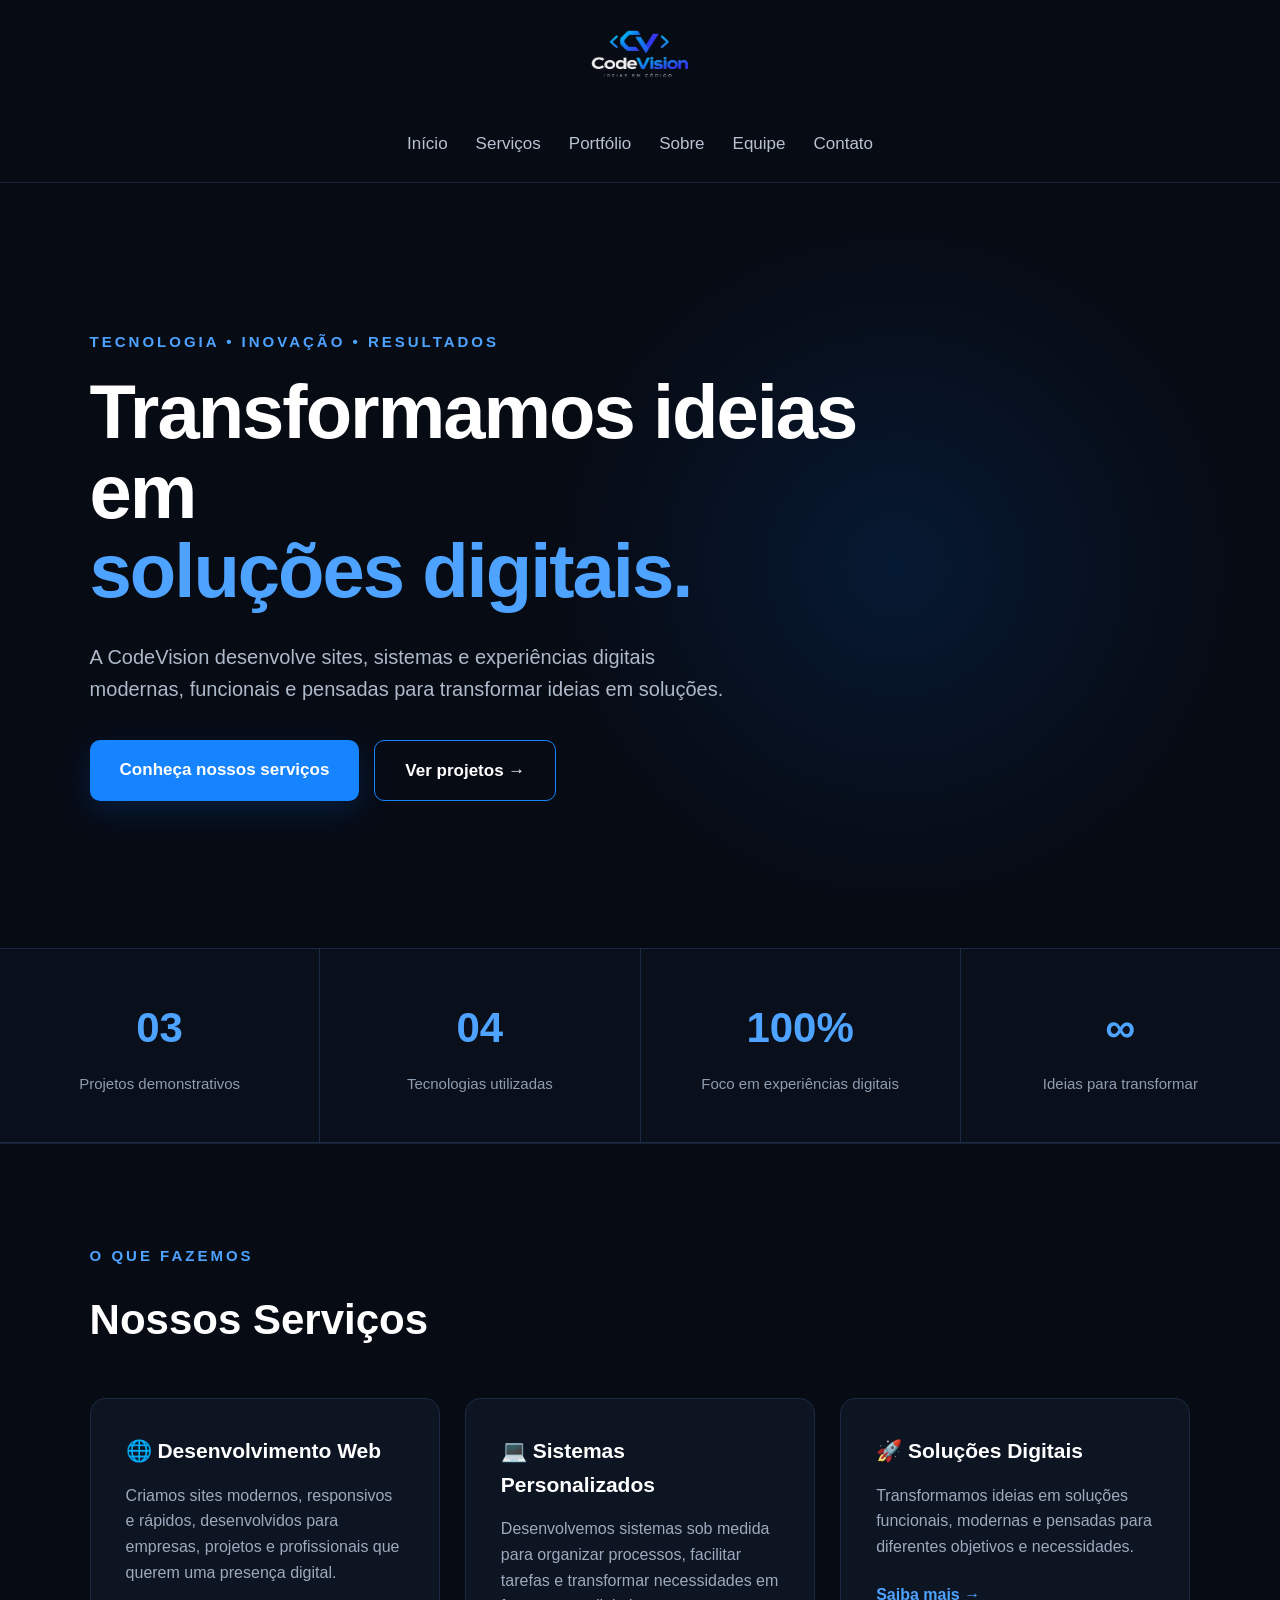
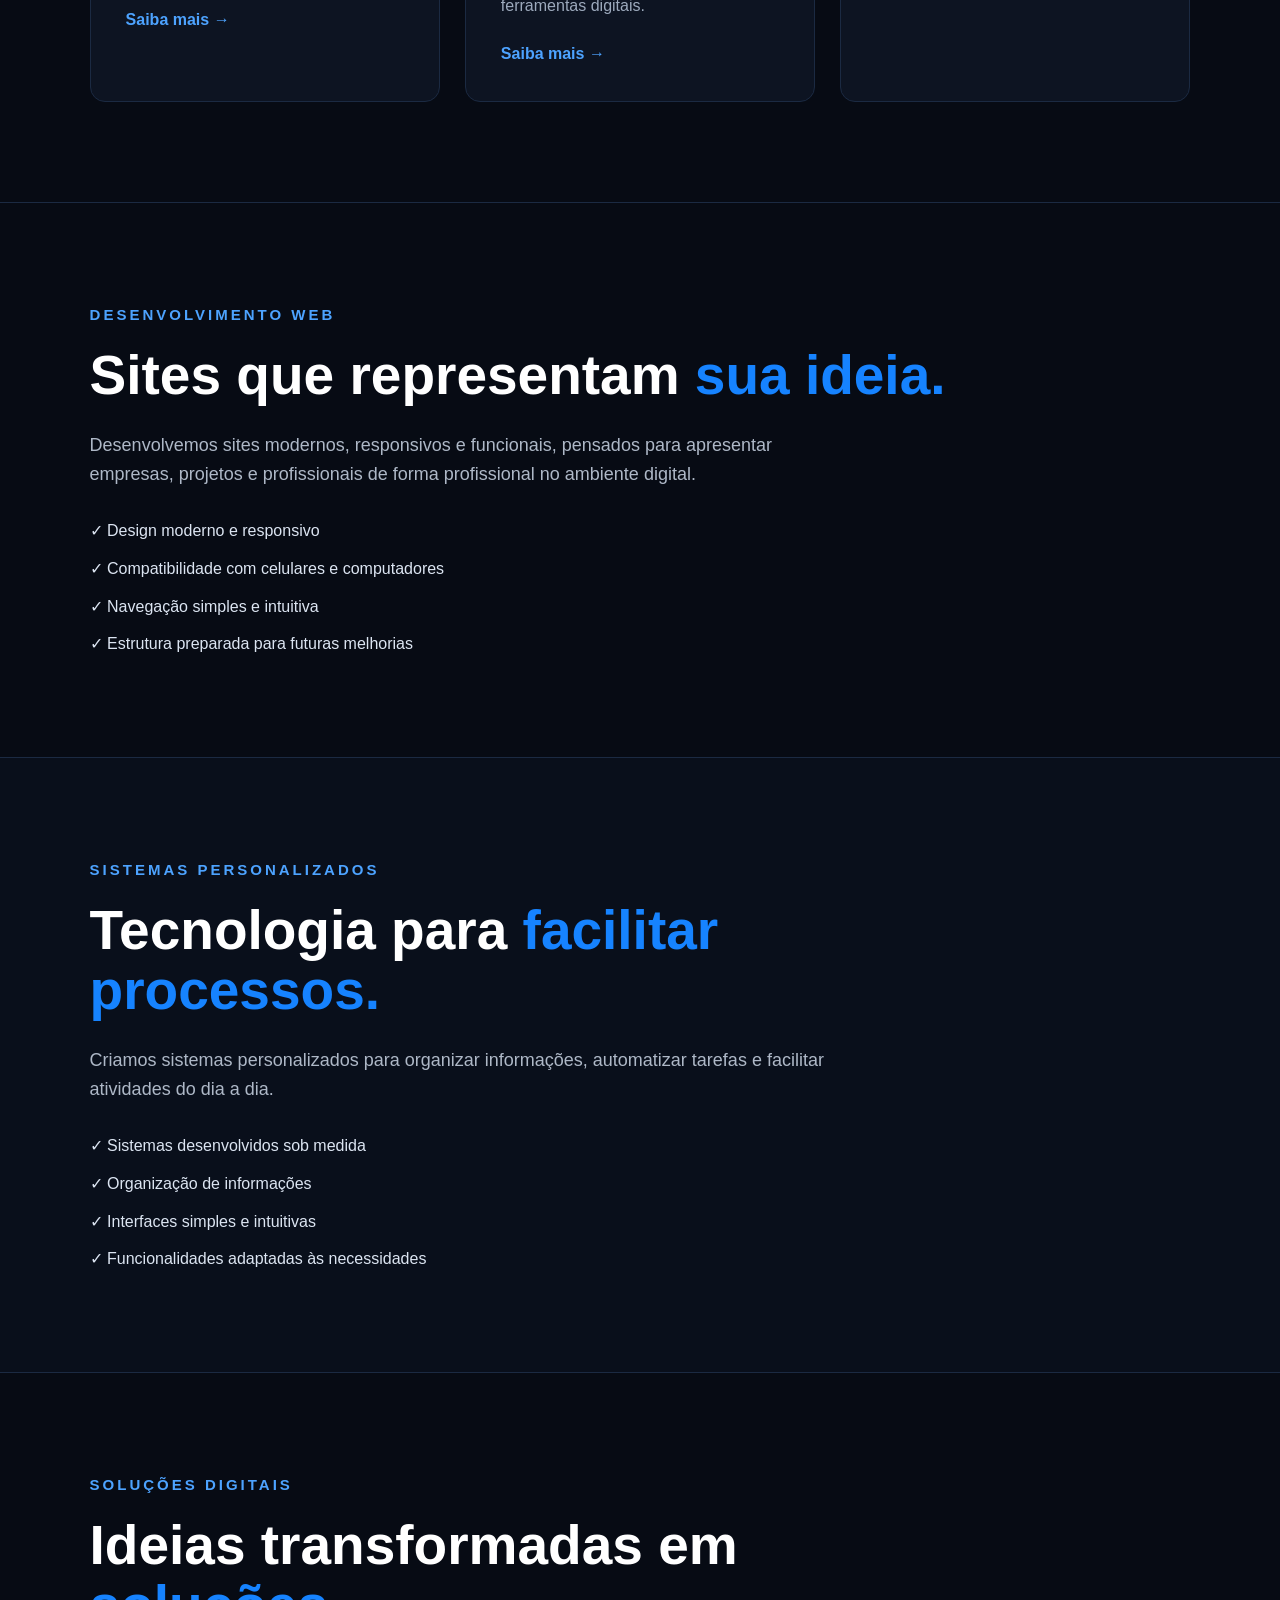
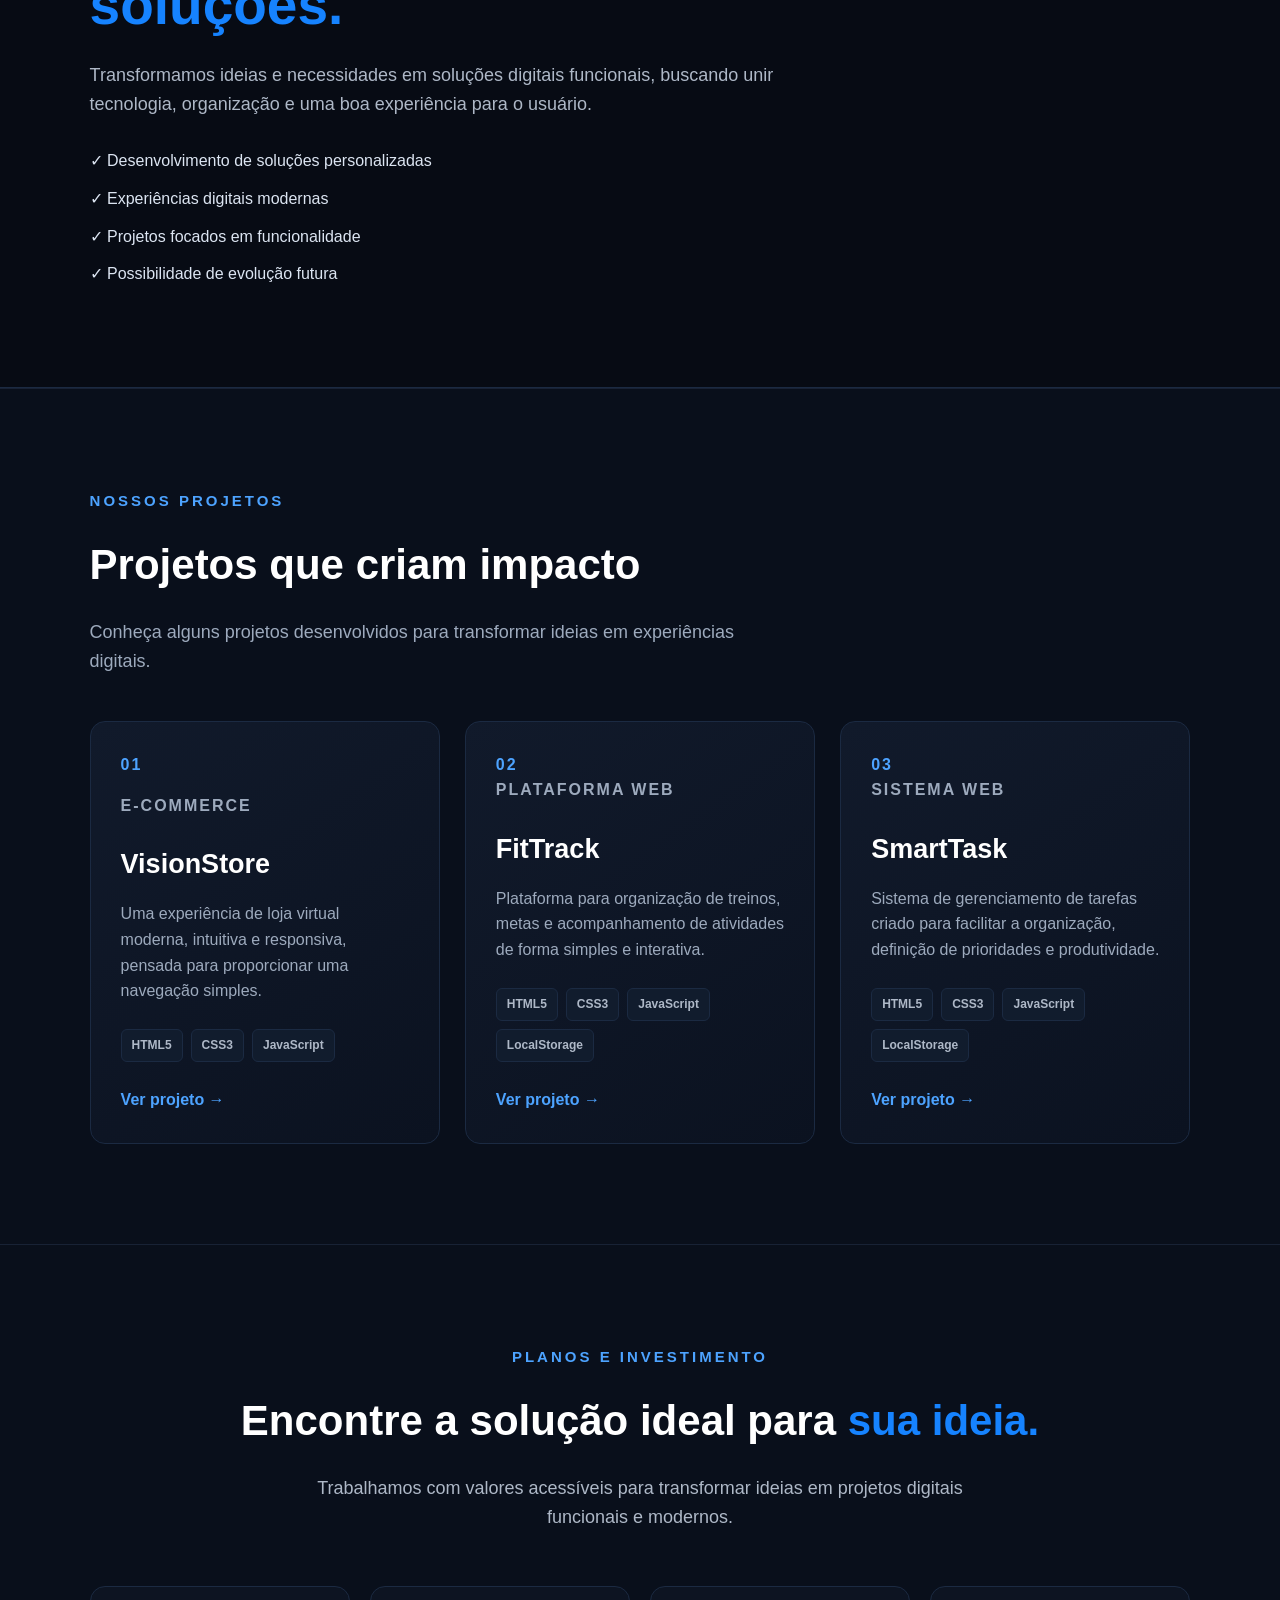
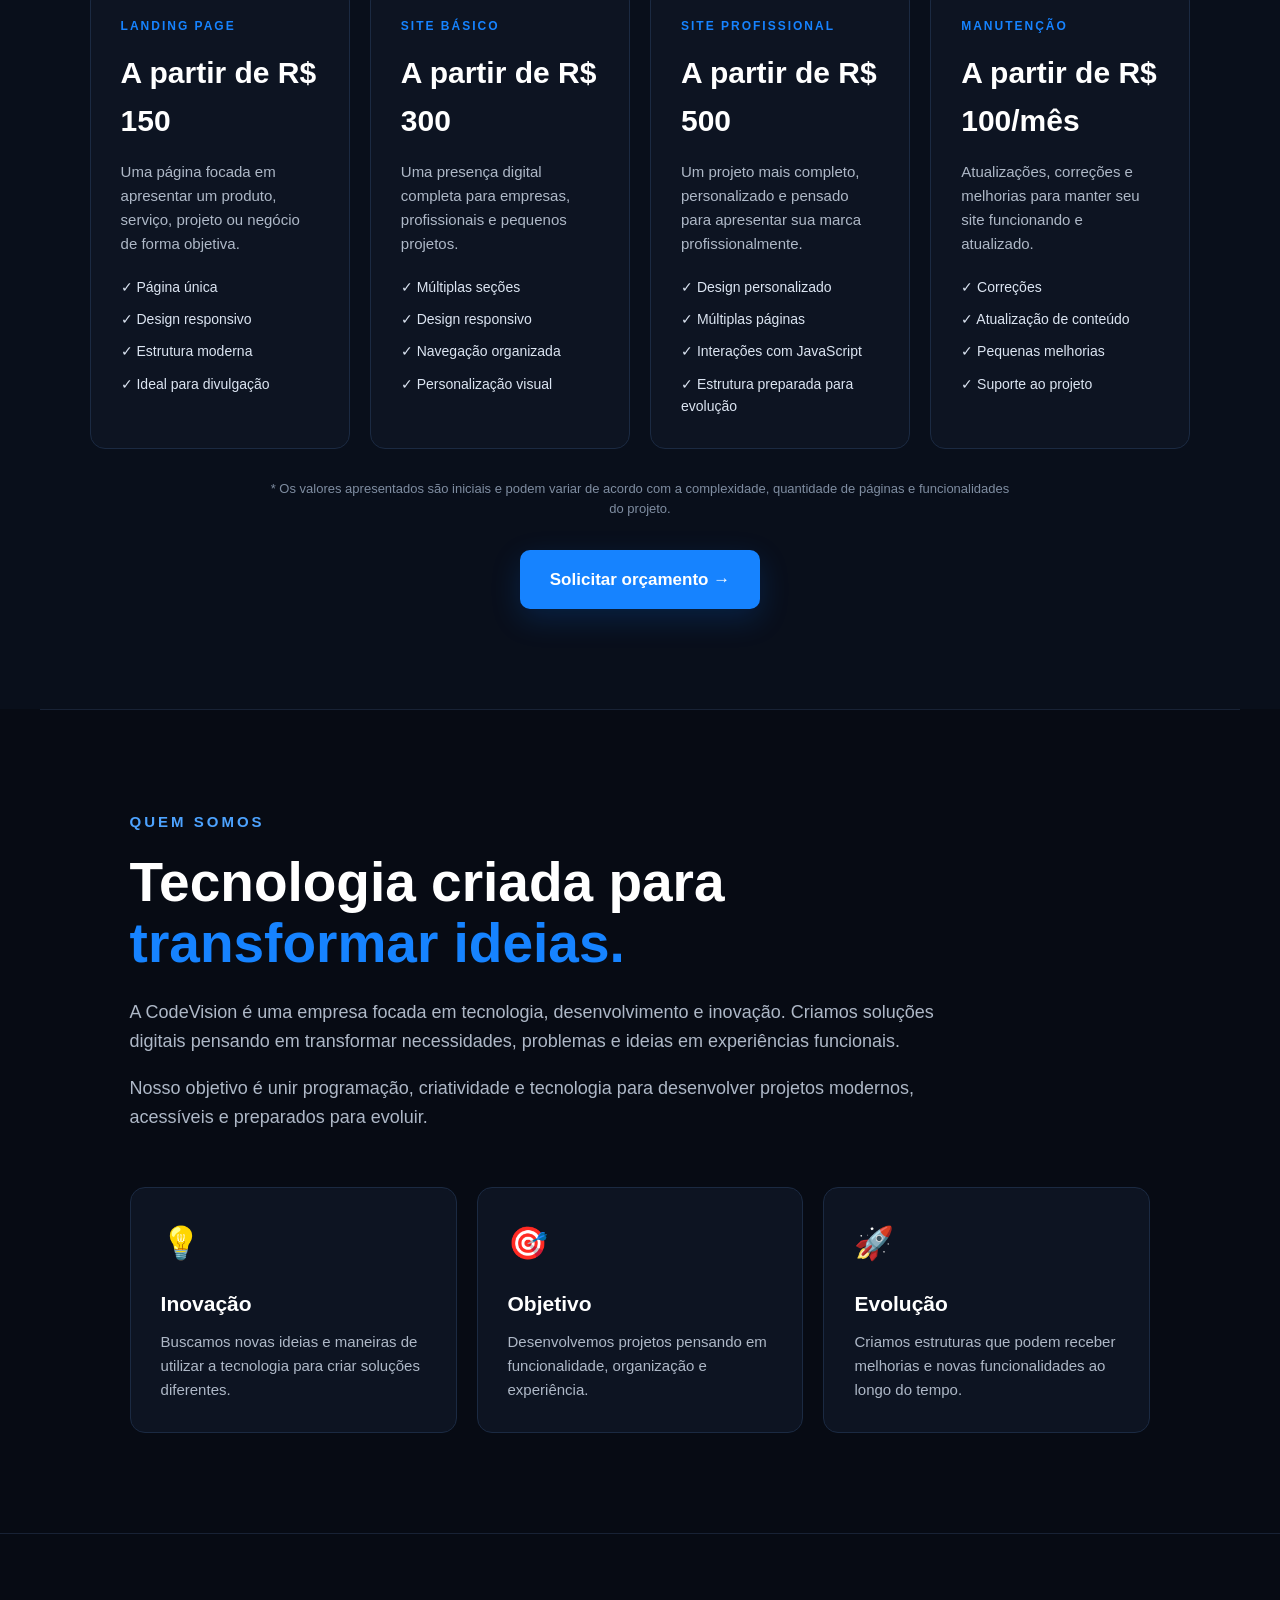
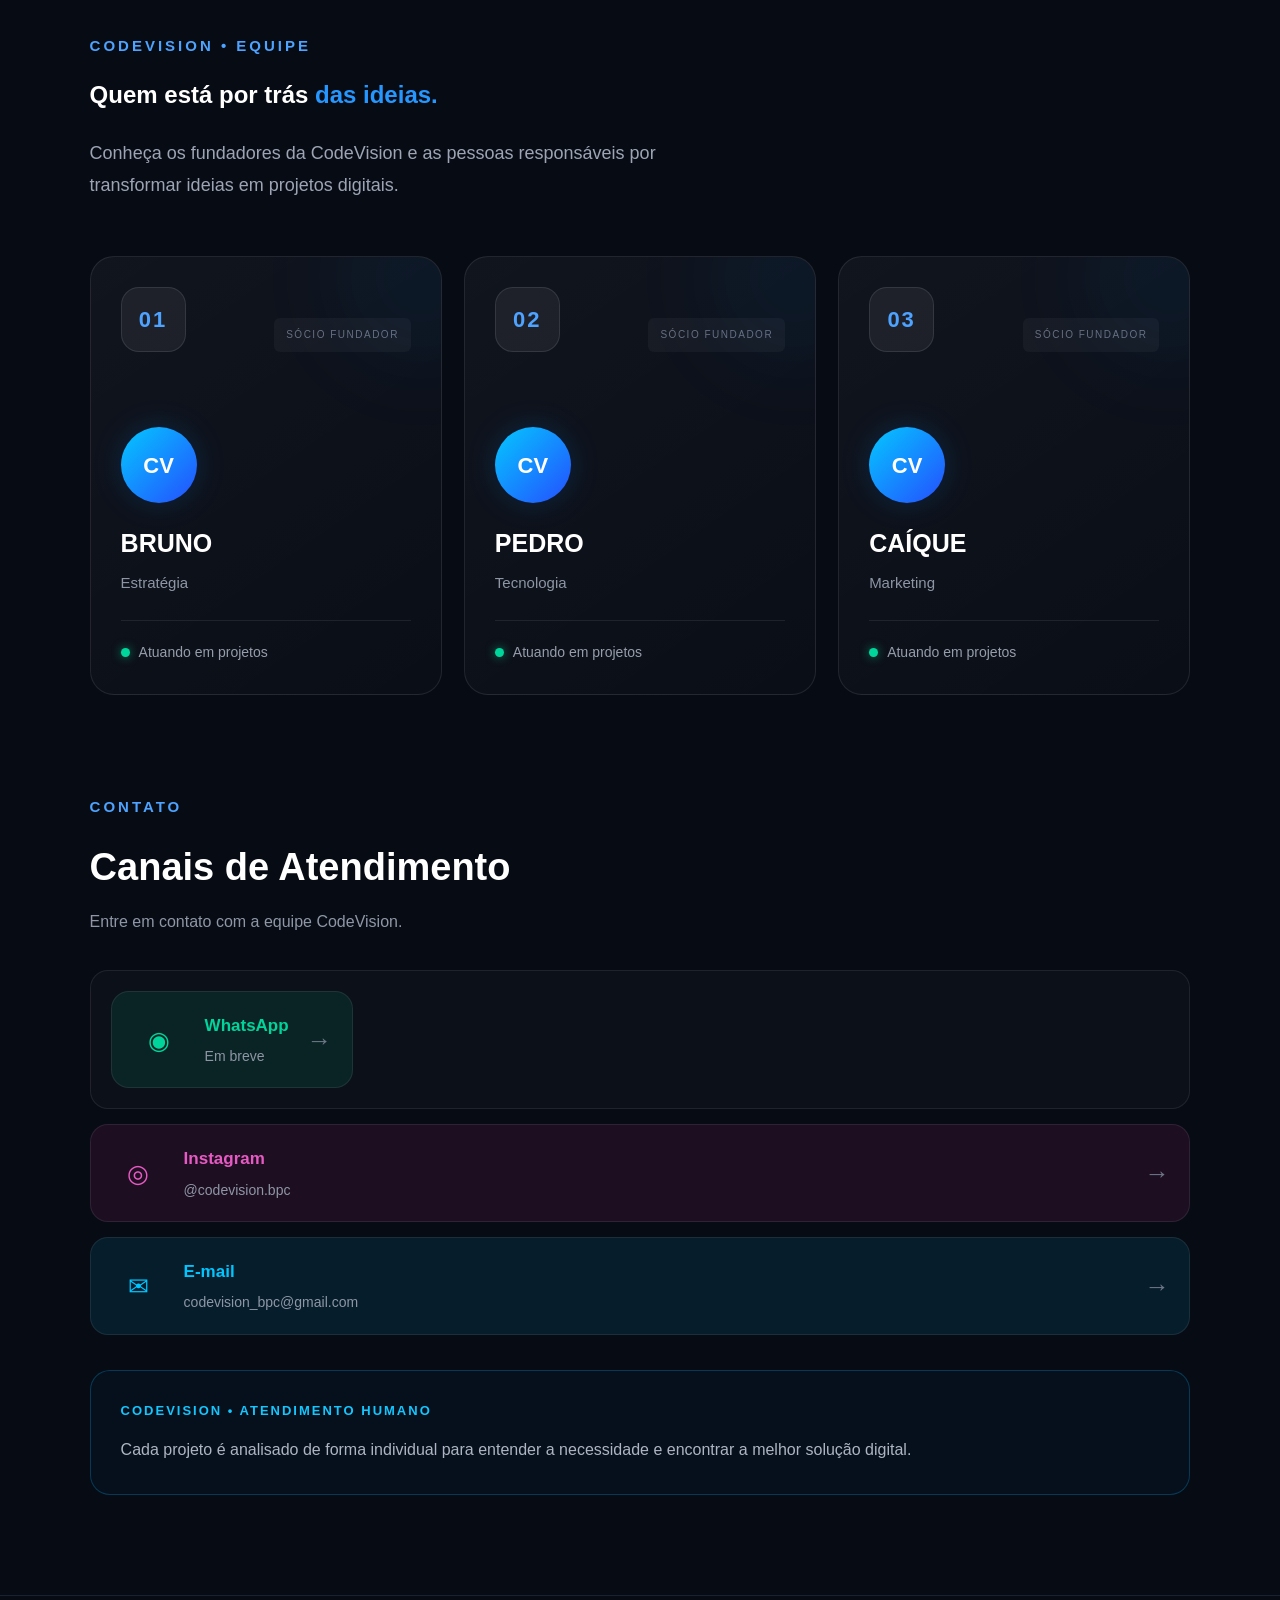
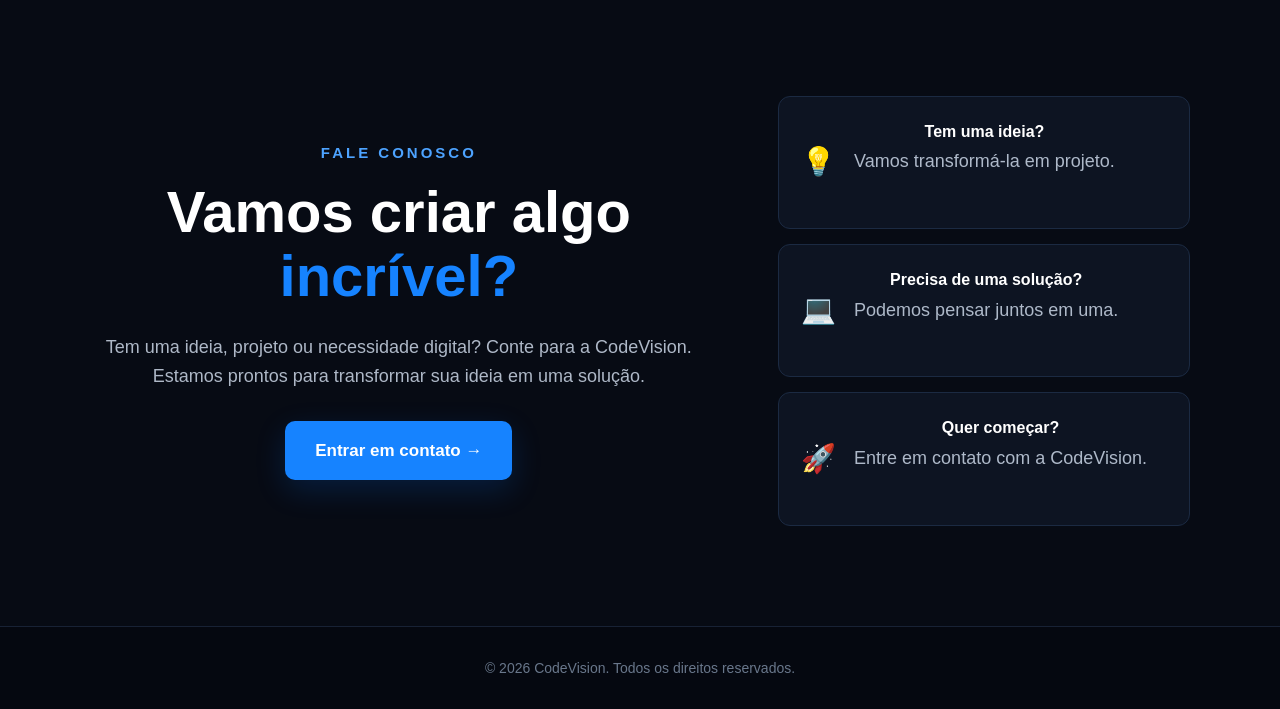
==== commit 51d3ea05: "Add files via upload" ====
--- a/index.html
+++ b/index.html
@@ -3,18 +3,27 @@
     <meta name="viewport" content="width=device-width, initial-scale=1.0"><title>CodeVision | Tecnologia e Inovação</title>
 
 <link rel="stylesheet" href="style.css">
-
-</head><body><header>
-    <h1>CodeVision</h1>
+<link rel="icon" type="image/png" href="favicon.png">
+</head><body>
+
+  <header>
+
+    <img src="codevision-logo.png" alt="CodeVision" class="logo">
+
+    <button class="menu-mobile" aria-label="Abrir menu">
+    <span>☰</span>
+    </button>
 
     <nav>
         <a href="#inicio">Início</a>
         <a href="#servicos">Serviços</a>
         <a href="#portfolio">Portfólio</a>
         <a href="#sobre">Sobre</a>
+        <a href="#equipe">Equipe</a>
         <a href="#contato">Contato</a>
     </nav>
-</header>
+
+  </header>
 
   <!-- INÍCIO -->
 
@@ -599,6 +608,236 @@
 
 </section>
 
+  <!-- EQUIPE -->
+
+<section id="equipe" class="secao equipe">
+
+    <div class="intro-equipe">
+
+        <p class="tag">
+            CODEVISION • EQUIPE
+        </p>
+
+        <h2>
+            Quem está por trás
+            <span>das ideias.</span>
+        </h2>
+
+        <p class="descricao-equipe">
+            Conheça os fundadores da CodeVision e as
+            pessoas responsáveis por transformar ideias
+            em projetos digitais.
+        </p>
+
+    </div>
+
+
+    <!-- FUNDADORES -->
+
+    <div class="equipe-grid">
+
+
+        <!-- SÓCIO 01 -->
+
+        <article class="membro">
+
+            <div class="membro-topo">
+
+                <div class="numero">
+                    01
+                </div>
+
+                <span class="cargo">
+                    SÓCIO FUNDADOR
+                </span>
+
+            </div>
+
+
+            <div class="avatar">
+                CV
+            </div>
+
+
+            <div class="membro-info">
+
+                <h3>BRUNO</h3>
+<p class="funcao">Estratégia</p>
+
+                <div class="linha"></div>
+
+                <p class="status">
+                    <span></span>
+                    Atuando em projetos
+                </p>
+
+            </div>
+
+        </article>
+
+
+        <!-- SÓCIO 02 -->
+
+        <article class="membro">
+
+            <div class="membro-topo">
+
+                <div class="numero">
+                    02
+                </div>
+
+                <span class="cargo">
+                    SÓCIO FUNDADOR
+                </span>
+
+            </div>
+
+
+            <div class="avatar">
+                CV
+            </div>
+
+
+            <div class="membro-info">
+
+                <h3>PEDRO</h3>
+<p class="funcao">Tecnologia</p>
+
+                <div class="linha"></div>
+
+                <p class="status">
+                    <span></span>
+                    Atuando em projetos
+                </p>
+
+            </div>
+
+        </article>
+
+
+        <!-- SÓCIO 03 -->
+
+        <article class="membro">
+
+            <div class="membro-topo">
+
+                <div class="numero">
+                    03
+                </div>
+
+                <span class="cargo">
+                    SÓCIO FUNDADOR
+                </span>
+
+            </div>
+
+
+            <div class="avatar">
+                CV
+            </div>
+
+
+            <div class="membro-info">
+
+                <h3>CAÍQUE</h3>
+<p class="funcao">Marketing</p>
+
+                <div class="linha"></div>
+
+                <p class="status">
+                    <span></span>
+                    Atuando em projetos
+                </p>
+
+            </div>
+
+        </article>
+
+
+    </div>
+
+
+    <!-- CANAIS DE ATENDIMENTO -->
+
+    <div class="canais-equipe">
+
+        <div class="canais-cabecalho">
+
+            <p class="tag">
+                CONTATO
+            </p>
+
+            <h3>
+                Canais de Atendimento
+            </h3>
+
+            <p>
+                Entre em contato com a equipe CodeVision.
+            </p>
+
+        </div>
+
+
+        <div class="canais-grid">
+
+
+            <a href="#" class="canal">
+
+                <div class="canal whatsapp">
+    <div class="canal-icone">◉</div>
+
+    <div class="canal-info">
+        <strong>WhatsApp</strong>
+        <span>Em breve</span>
+    </div>
+
+    <div class="seta">→</div>
+                </div>
+
+            <a href="https://www.instagram.com/codevision.bpc/" class="canal instagram" target="_blank">
+    <div class="canal-icone">◎</div>
+
+    <div class="canal-info">
+        <strong>Instagram</strong>
+        <span>@codevision.bpc</span>
+    </div>
+
+    <div class="seta">→</div>
+            </a>
+
+
+            <a href="mailto:codevision_bpc@gmail.com" class="canal email">
+    <div class="canal-icone">✉</div>
+
+    <div class="canal-info">
+        <strong>E-mail</strong>
+        <span>codevision_bpc@gmail.com</span>
+    </div>
+
+    <div class="seta">→</div>
+            </a>
+
+
+        </div>
+
+
+        <div class="atencao">
+
+            <p>
+                CODEVISION • ATENDIMENTO HUMANO
+            </p>
+
+            <span>
+                Cada projeto é analisado de forma individual
+                para entender a necessidade e encontrar a
+                melhor solução digital.
+            </span>
+
+        </div>
+
+    </div>
+
+</section>
 
 <!-- CONTATO -->
 
--- a/style.css
+++ b/style.css
@@ -2713,4 +2713,665 @@
         min-height: auto;
     }
 
+}
+/* LOGO CODEVISION */
+
+.logo {
+    width: 180px;
+    height: 80px;
+    object-fit: contain;
+    object-position: center;
+    display: block;
+}
+/* =========================
+   EQUIPE CODEVISION
+========================= */
+
+.equipe {
+    position: relative;
+}
+
+.intro-equipe {
+    max-width: 750px;
+    margin-bottom: 55px;
+}
+
+.intro-equipe h2 {
+    margin-bottom: 22px;
+}
+
+.intro-equipe h2 span {
+    color: #2697ff;
+}
+
+.descricao-equipe {
+    color: #9da5b5;
+    font-size: 18px;
+    line-height: 1.8;
+    max-width: 650px;
+}
+
+
+/* CARDS */
+
+.equipe-grid {
+    display: grid;
+    grid-template-columns: repeat(3, 1fr);
+    gap: 22px;
+}
+
+.membro {
+    padding: 30px;
+    min-height: 390px;
+    border-radius: 24px;
+
+    background:
+        linear-gradient(
+            145deg,
+            rgba(255,255,255,0.045),
+            rgba(255,255,255,0.015)
+        );
+
+    border: 1px solid rgba(255,255,255,0.09);
+
+    transition: 0.35s;
+
+    position: relative;
+    overflow: hidden;
+}
+
+.membro::before {
+    content: "";
+
+    position: absolute;
+
+    width: 180px;
+    height: 180px;
+
+    background: #008cff;
+
+    opacity: 0.06;
+
+    border-radius: 50%;
+
+    filter: blur(45px);
+
+    top: -70px;
+    right: -70px;
+}
+
+.membro:hover {
+    transform: translateY(-6px);
+
+    border-color: rgba(35,156,255,0.4);
+
+    box-shadow:
+        0 15px 45px rgba(0,0,0,0.3);
+}
+
+.membro-topo {
+    display: flex;
+
+    align-items: center;
+
+    justify-content: space-between;
+
+    margin-bottom: 45px;
+}
+
+.numero {
+    width: 65px;
+    height: 65px;
+
+    display: flex;
+
+    align-items: center;
+    justify-content: center;
+
+    border-radius: 18px;
+
+    background: rgba(255,255,255,0.06);
+
+    border: 1px solid rgba(255,255,255,0.1);
+
+    font-size: 22px;
+
+    font-weight: bold;
+}
+
+.cargo {
+    padding: 9px 12px;
+
+    border-radius: 6px;
+
+    background: rgba(255,255,255,0.04);
+
+    color: #687080;
+
+    font-size: 10px;
+
+    letter-spacing: 1.5px;
+}
+
+
+/* AVATAR */
+
+.avatar {
+    width: 76px;
+    height: 76px;
+
+    border-radius: 50%;
+
+    display: flex;
+
+    align-items: center;
+    justify-content: center;
+
+    margin-bottom: 20px;
+
+    background:
+        linear-gradient(
+            135deg,
+            #04c8ff,
+            #254eff
+        );
+
+    font-size: 22px;
+
+    font-weight: bold;
+
+    box-shadow:
+        0 0 30px rgba(0,140,255,0.18);
+}
+
+.membro-info h3 {
+    font-size: 25px;
+    margin-bottom: 8px;
+}
+
+.funcao {
+    color: #8e96a5;
+    font-size: 15px;
+}
+
+.linha {
+    height: 1px;
+
+    background: rgba(255,255,255,0.08);
+
+    margin: 25px 0 20px;
+}
+
+.status {
+    color: #969dab;
+
+    font-size: 14px;
+
+    display: flex;
+
+    align-items: center;
+
+    gap: 9px;
+}
+
+.status span {
+    width: 9px;
+    height: 9px;
+
+    border-radius: 50%;
+
+    background: #00d69b;
+
+    box-shadow:
+        0 0 10px rgba(0,214,155,0.6);
+}
+
+
+/* CANAIS */
+
+.canais-equipe {
+    margin-top: 100px;
+}
+
+.canais-cabecalho h3 {
+    font-size: 38px;
+    margin-bottom: 10px;
+}
+
+.canais-cabecalho p:not(.tag) {
+    color: #8f97a6;
+    line-height: 1.7;
+}
+
+.canais-grid {
+    display: grid;
+
+    gap: 15px;
+
+    margin-top: 35px;
+}
+
+.canal {
+    display: flex;
+
+    align-items: center;
+
+    gap: 18px;
+
+    padding: 20px;
+
+    text-decoration: none;
+
+    color: white;
+
+    border-radius: 18px;
+
+    background: rgba(255,255,255,0.025);
+
+    border: 1px solid rgba(255,255,255,0.08);
+
+    transition: 0.3s;
+}
+
+.canal:hover {
+    transform: translateX(6px);
+
+    border-color: rgba(25,165,255,0.4);
+
+    background: rgba(25,165,255,0.04);
+}
+
+.canal-icone {
+    width: 55px;
+    height: 55px;
+
+    border-radius: 15px;
+
+    display: flex;
+
+    align-items: center;
+    justify-content: center;
+
+    font-size: 25px;
+
+    flex-shrink: 0;
+}
+
+.whatsapp {
+    background: rgba(0,210,150,0.1);
+    color: #00d49a;
+}
+
+.instagram {
+    background: rgba(220,50,170,0.1);
+    color: #e85ac3;
+}
+
+.email {
+    background: rgba(0,190,255,0.1);
+    color: #00c5ff;
+}
+
+.canal-info {
+    display: flex;
+
+    flex-direction: column;
+
+    gap: 6px;
+
+    flex: 1;
+}
+
+.canal-info span {
+    color: #8e96a5;
+    font-size: 14px;
+}
+
+.canal-info strong {
+    font-size: 17px;
+}
+
+.seta {
+    font-size: 25px;
+    color: #6d7686;
+}
+
+
+/* AVISO */
+
+.atencao {
+    margin-top: 35px;
+
+    padding: 30px;
+
+    border-radius: 20px;
+
+    border: 1px solid rgba(0,185,255,0.25);
+
+    background: rgba(0,140,255,0.035);
+}
+
+.atencao p {
+    color: #12c7ff;
+
+    font-weight: bold;
+
+    font-size: 13px;
+
+    letter-spacing: 2px;
+
+    margin-bottom: 15px;
+}
+
+.atencao span {
+    color: #aeb5c2;
+
+    line-height: 1.7;
+
+    font-size: 16px;
+}
+
+
+/* EQUIPE NO CELULAR */
+
+@media (max-width: 800px) {
+
+    /* ============================= */
+/* EQUIPE - CARDS */
+/* ============================= */
+
+.equipe-grid {
+    display: grid;
+    grid-template-columns: repeat(3, 1fr);
+    gap: 24px;
+    margin-top: 45px;
+}
+
+.membro {
+    position: relative;
+    background: linear-gradient(145deg, #111722, #0b0f17);
+    border: 1px solid rgba(255, 255, 255, 0.10);
+    border-radius: 26px;
+    padding: 28px;
+    min-height: 430px;
+    overflow: hidden;
+    transition: 0.3s ease;
+}
+
+.membro::before {
+    content: "";
+    position: absolute;
+    width: 180px;
+    height: 180px;
+    background: #168cff;
+    filter: blur(100px);
+    opacity: 0.08;
+    top: -80px;
+    right: -70px;
+}
+
+.membro:hover {
+    transform: translateY(-6px);
+    border-color: rgba(55, 155, 255, 0.45);
+    box-shadow: 0 15px 40px rgba(0, 0, 0, 0.35);
+}
+
+.membro-topo {
+    display: flex;
+    justify-content: space-between;
+    align-items: center;
+    position: relative;
+    z-index: 1;
+}
+
+.numero {
+    width: 82px;
+    height: 82px;
+    display: flex;
+    align-items: center;
+    justify-content: center;
+
+    border-radius: 22px;
+    background: rgba(255, 255, 255, 0.045);
+    border: 1px solid rgba(255, 255, 255, 0.10);
+
+    color: #55a8ff;
+    font-size: 34px;
+    font-weight: 700;
+}
+
+.cargo {
+    padding: 13px 20px;
+    border-radius: 10px;
+
+    background: rgba(255, 255, 255, 0.035);
+
+    color: #788292;
+    font-size: 12px;
+    letter-spacing: 2px;
+    white-space: nowrap;
+}
+
+/* AVATAR */
+
+.avatar {
+    width: 110px;
+    height: 110px;
+
+    margin-top: 48px;
+    margin-bottom: 28px;
+
+    display: flex;
+    align-items: center;
+    justify-content: center;
+
+    border-radius: 50%;
+
+    background: linear-gradient(135deg, #11b4ff, #246cff);
+
+    color: white;
+    font-size: 36px;
+    font-weight: 700;
+
+    box-shadow:
+        0 0 30px rgba(24, 139, 255, 0.30);
+}
+
+/* INFORMAÇÕES */
+
+.membro-info h3 {
+    margin: 0;
+
+    color: #ffffff;
+    font-size: 30px;
+    font-weight: 700;
+}
+
+.funcao {
+    margin-top: 10px;
+
+    color: #929aaa;
+    font-size: 18px;
+}
+
+.linha {
+    width: 100%;
+    height: 1px;
+
+    margin: 28px 0;
+
+    background: rgba(255, 255, 255, 0.09);
+}
+
+.status {
+    display: flex;
+    align-items: center;
+    gap: 14px;
+
+    color: #929aaa;
+    font-size: 16px;
+}
+
+.status span {
+    width: 11px;
+    height: 11px;
+
+    border-radius: 50%;
+    background: #00e6a8;
+
+    box-shadow: 0 0 14px rgba(0, 230, 168, 0.7);
+}
+
+
+/* ============================= */
+/* RESPONSIVO */
+/* ============================= */
+
+@media (max-width: 900px) {
+
+    .equipe-grid {
+        grid-template-columns: 1fr;
+        gap: 22px;
+        margin-top: 35px;
+    }
+
+    .membro {
+        min-height: auto;
+        padding: 26px;
+    }
+
+    .avatar {
+        margin-top: 38px;
+    }
+}
+
+@media (max-width: 500px) {
+
+    .membro {
+        padding: 22px;
+        border-radius: 24px;
+    }
+
+    .numero {
+        width: 72px;
+        height: 72px;
+        border-radius: 20px;
+
+        font-size: 30px;
+    }
+
+    .cargo {
+        padding: 11px 14px;
+        font-size: 10px;
+        letter-spacing: 1.5px;
+    }
+
+    .avatar {
+        width: 100px;
+        height: 100px;
+
+        margin-top: 32px;
+        margin-bottom: 22px;
+
+        font-size: 32px;
+    }
+
+    .membro-info h3 {
+        font-size: 27px;
+    }
+
+    .funcao {
+        font-size: 17px;
+    }
+
+    .linha {
+        margin: 23px 0;
+    }
+
+    .status {
+        font-size: 15px;
+    }
+}
+}
+/* ============================= */
+/* MENU MOBILE */
+/* ============================= */
+
+.menu-mobile {
+    display: none;
+
+    background: transparent;
+    border: none;
+
+    color: #ffffff;
+    font-size: 30px;
+
+    cursor: pointer;
+    padding: 5px;
+}
+
+/* CELULAR */
+
+@media (max-width: 700px) {
+
+    header {
+        position: relative;
+    }
+
+    .menu-mobile {
+        display: block;
+        z-index: 1001;
+    }
+
+    header nav {
+        display: none;
+
+        position: absolute;
+        top: 100%;
+        left: 0;
+        width: 100%;
+
+        padding: 20px;
+
+        flex-direction: column;
+        align-items: center;
+        gap: 18px;
+
+        background: rgba(8, 12, 20, 0.98);
+        border-top: 1px solid rgba(255, 255, 255, 0.08);
+        border-bottom: 1px solid rgba(50, 150, 255, 0.25);
+
+        z-index: 1000;
+    }
+
+    header nav.menu-aberto {
+        display: flex;
+    }
+
+    header nav a {
+        width: 100%;
+        text-align: center;
+        padding: 10px;
+
+        font-size: 16px;
+    }
+
+}
+@media (max-width: 700px) {
+
+    header {
+        display: flex;
+        align-items: center;
+        justify-content: space-between;
+    }
+
+    header .logo {
+        margin-right: auto;
+    }
+
+    .menu-mobile {
+        margin-left: auto;
+        display: block;
+    }
+
 }
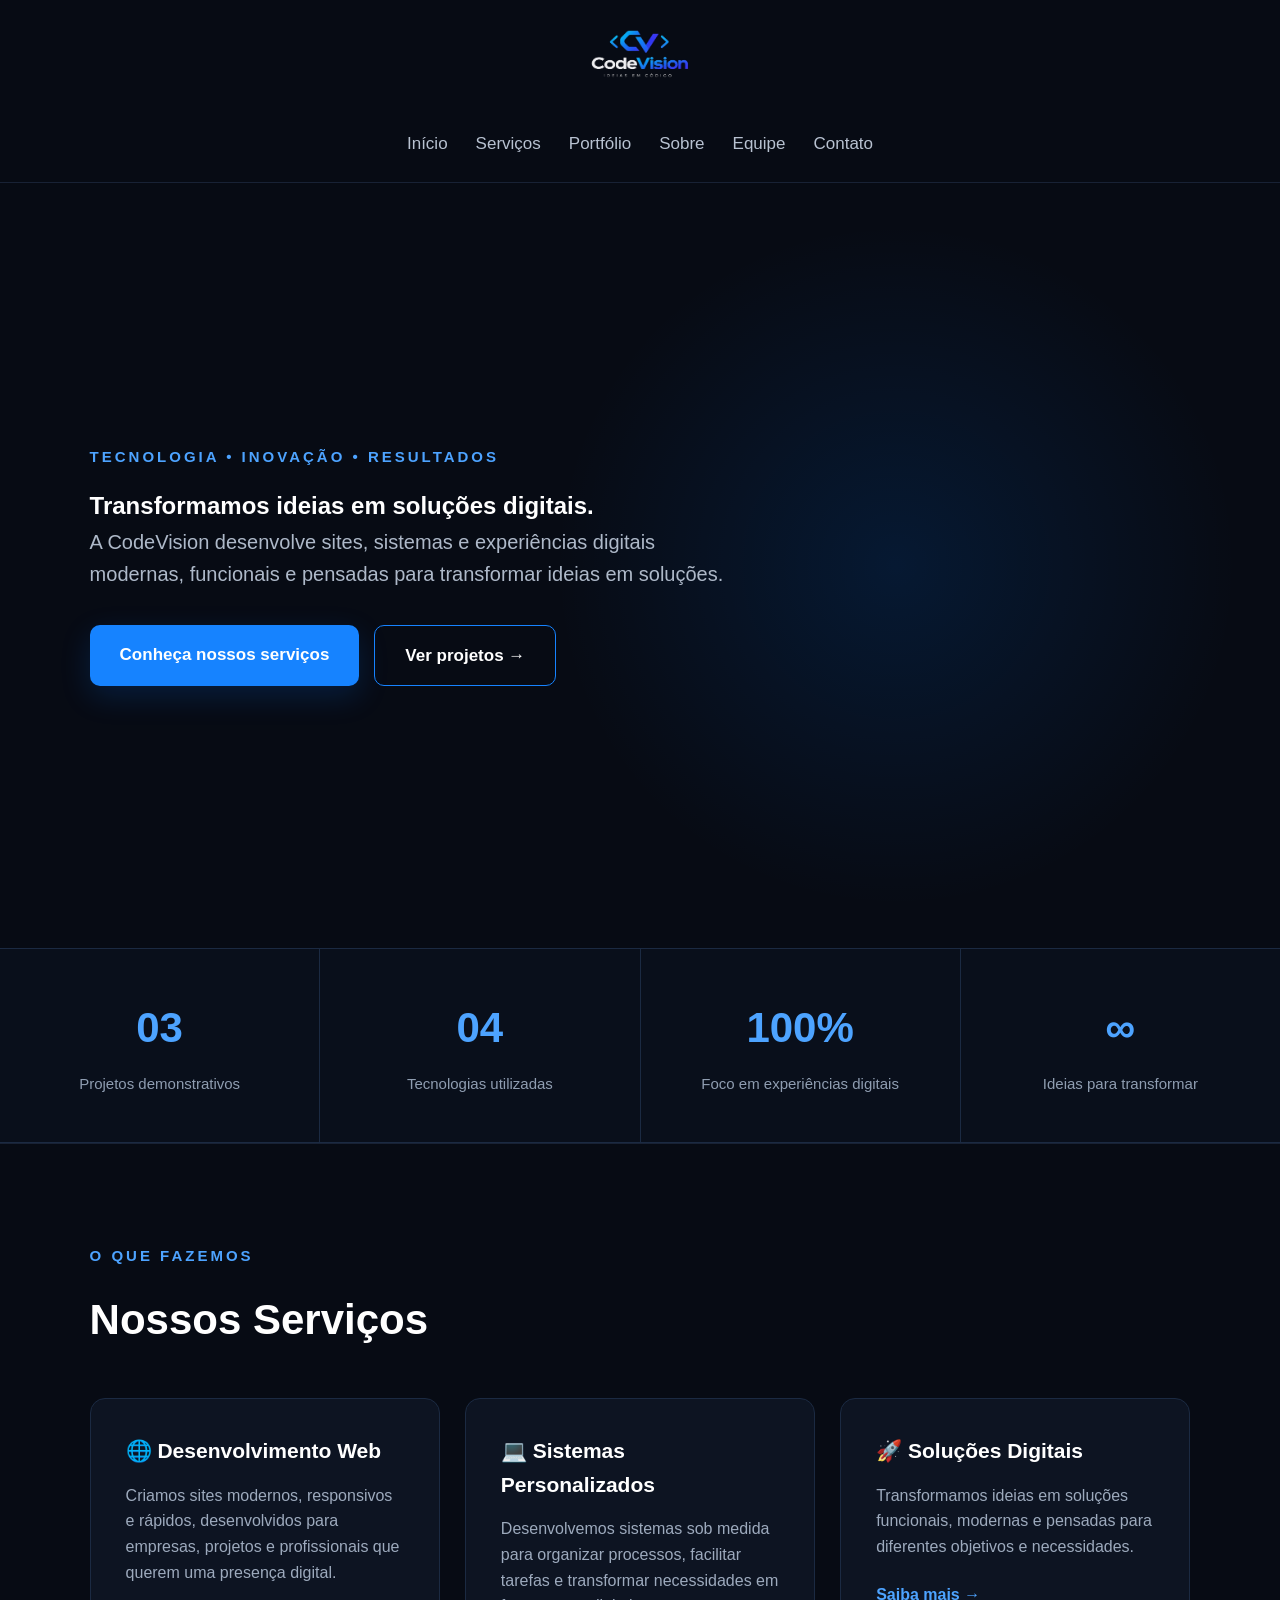
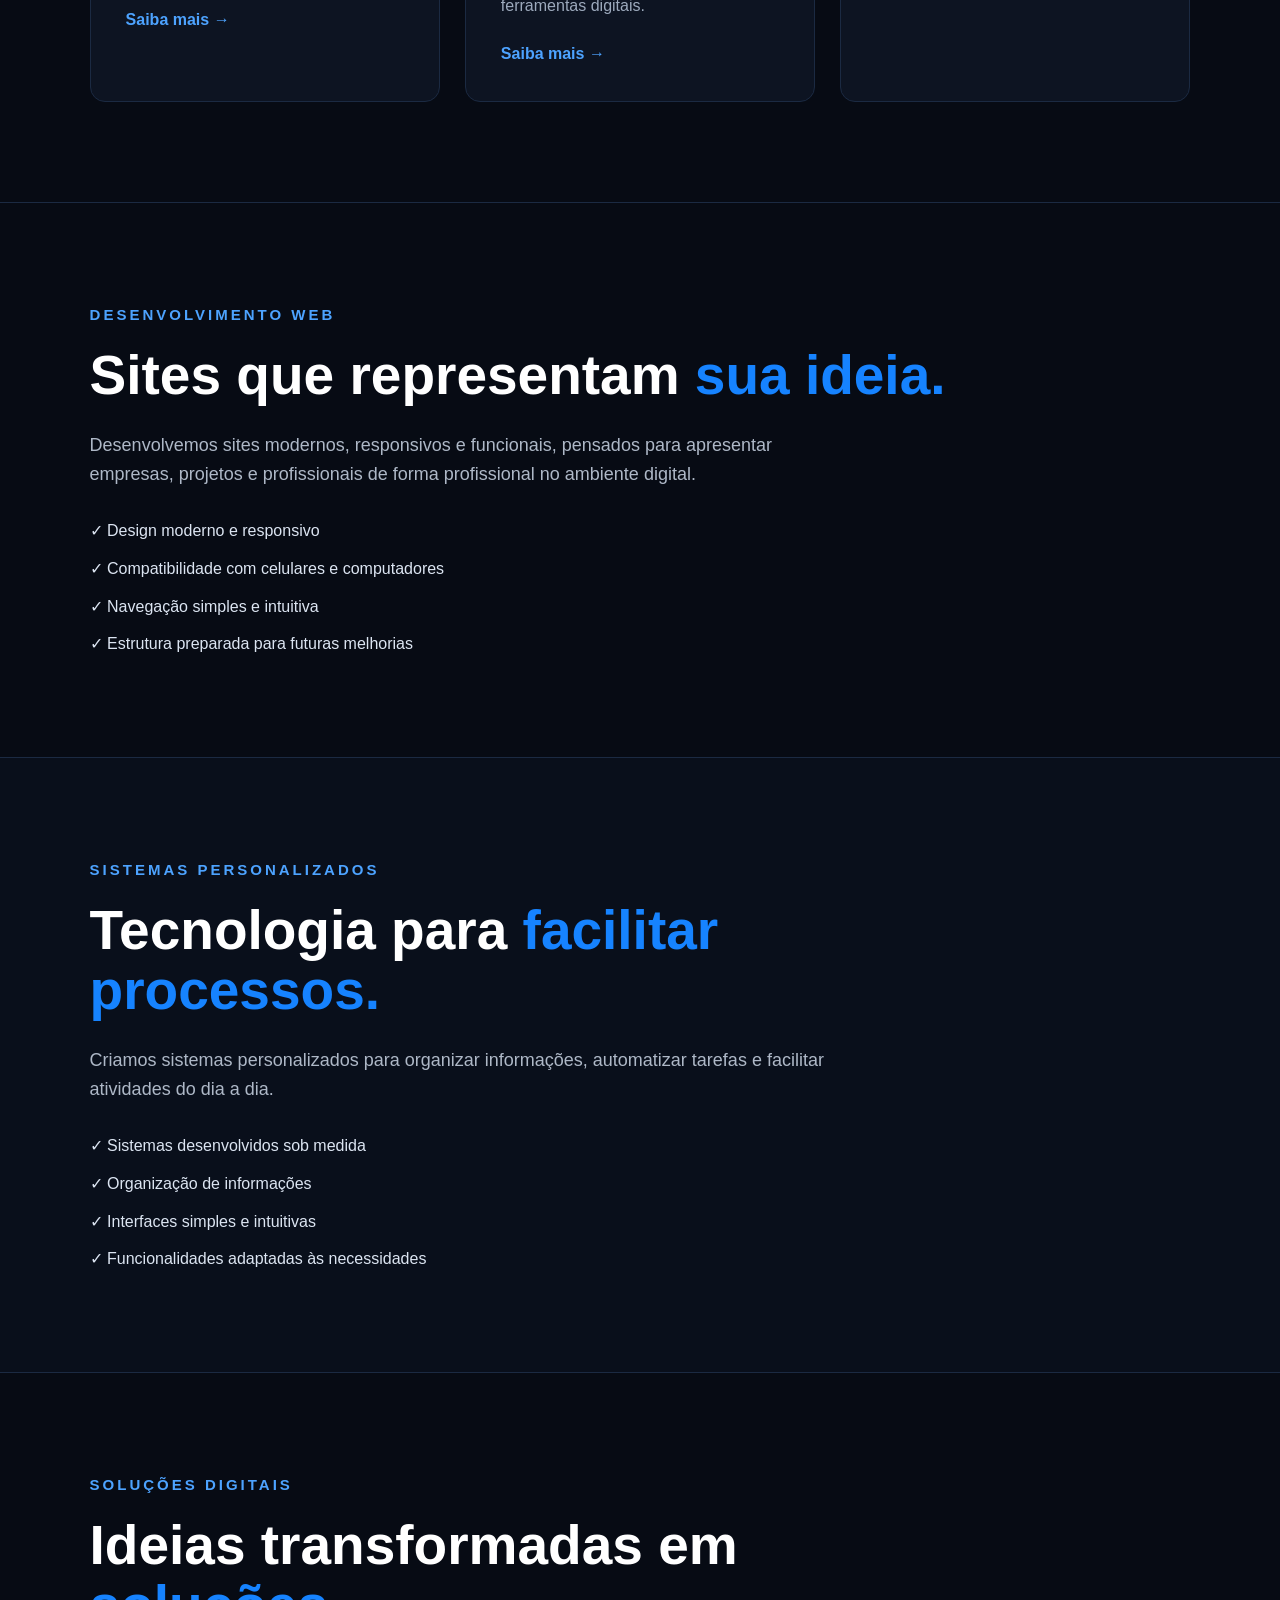
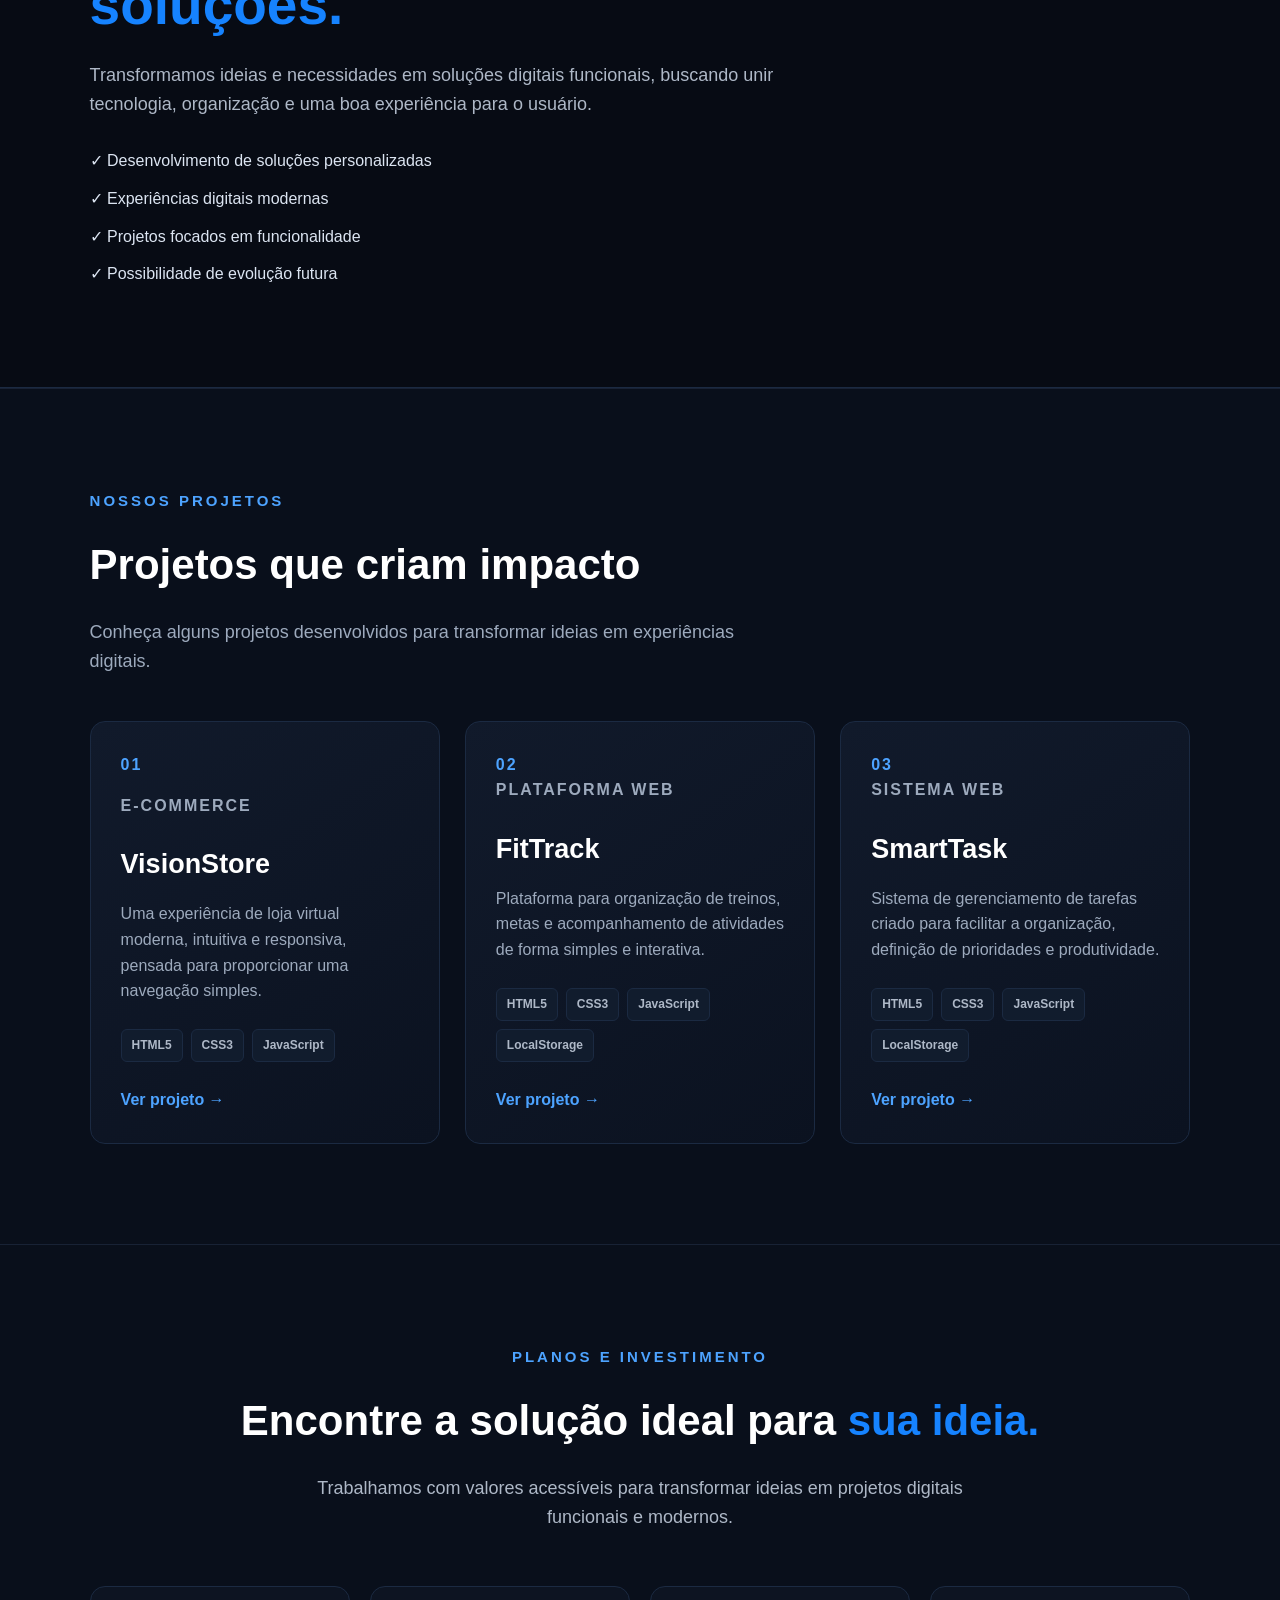
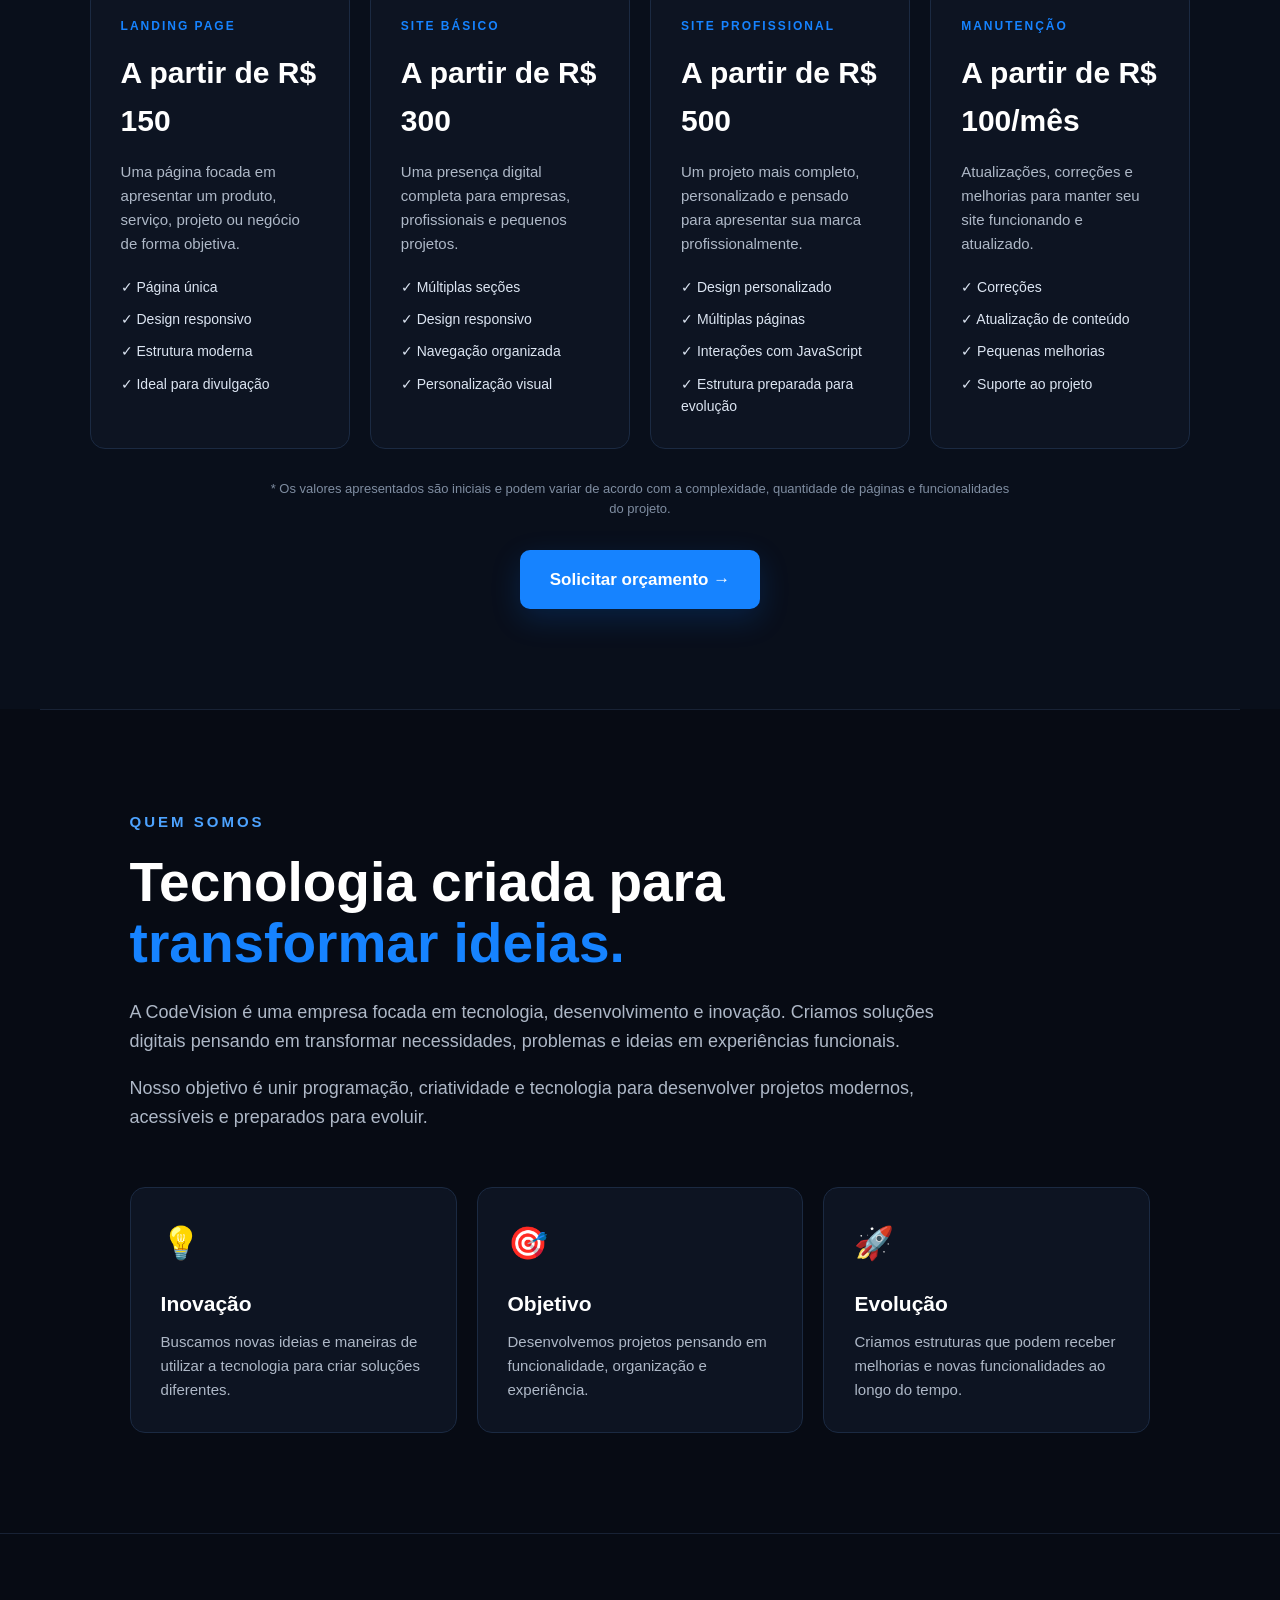
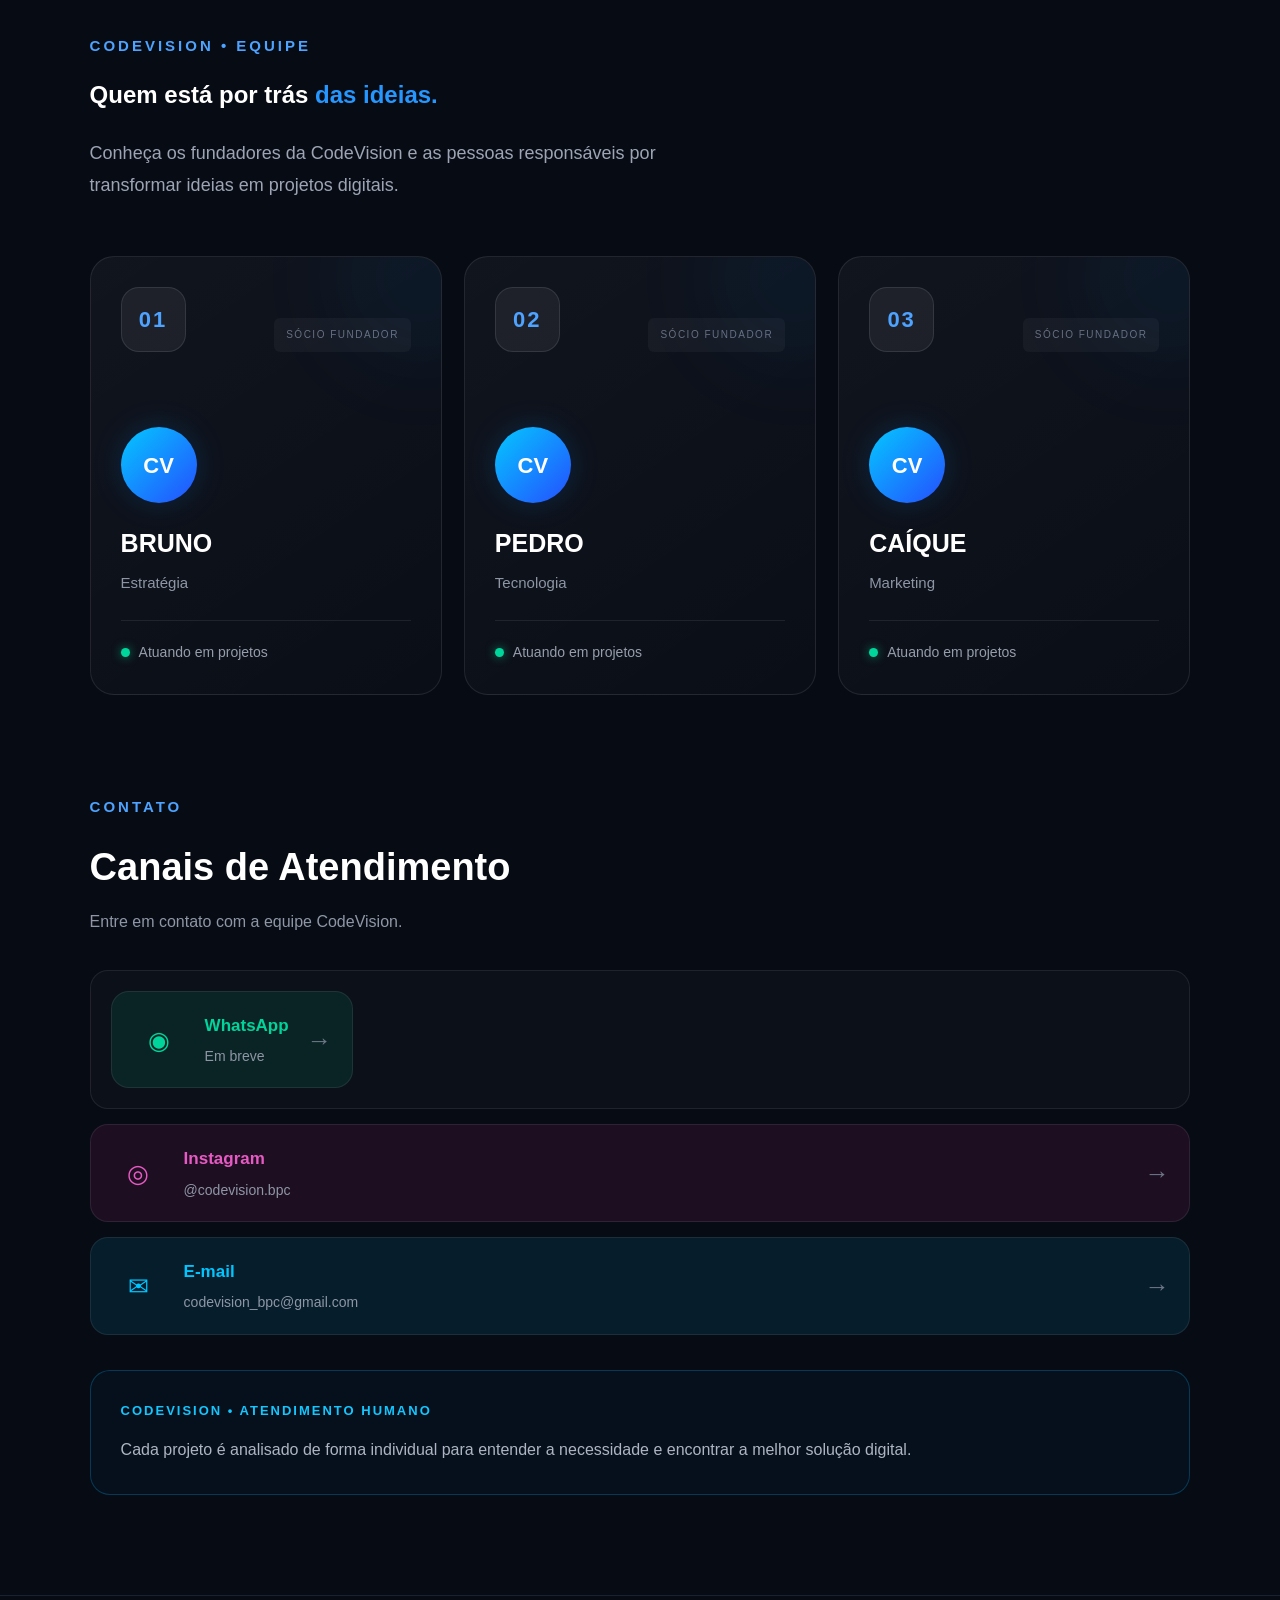
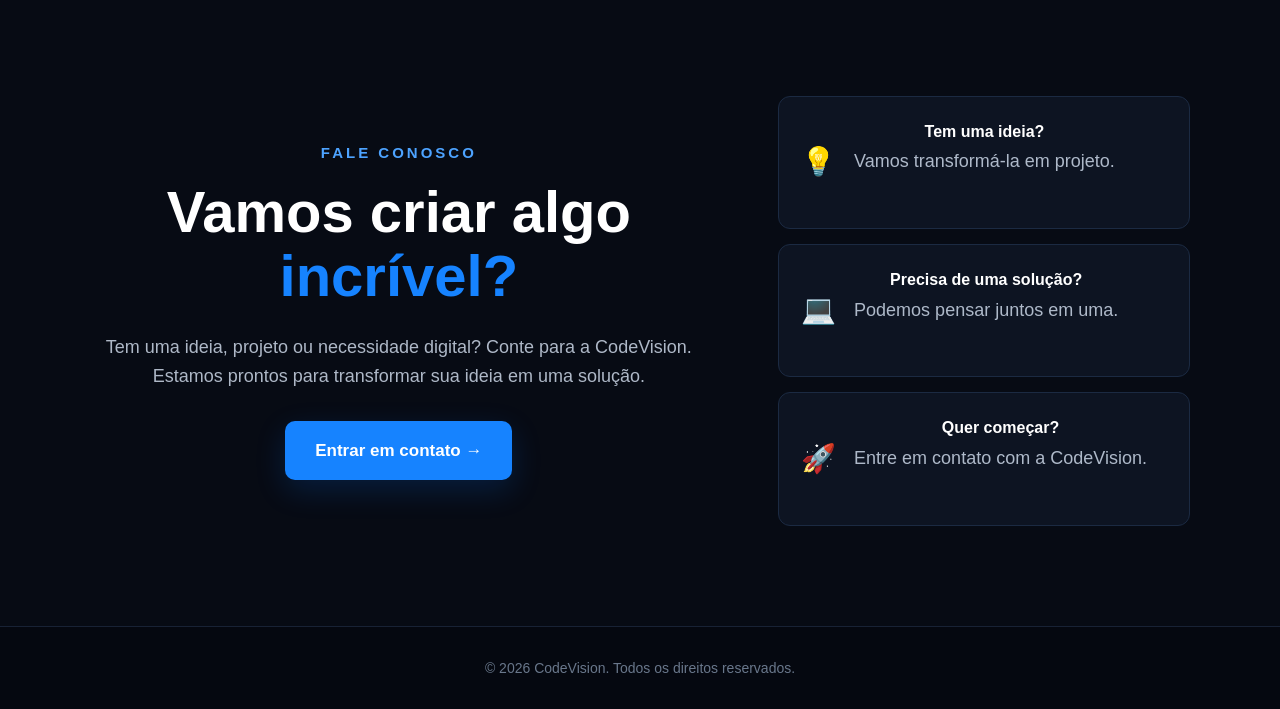
==== commit e2e990cc: "Add files via upload" ====
--- a/index.html
+++ b/index.html
@@ -1,14 +1,42 @@
 <!DOCTYPE html><html lang="pt-BR"><head>
+
     <meta charset="UTF-8">
-    <meta name="viewport" content="width=device-width, initial-scale=1.0"><title>CodeVision | Tecnologia e Inovação</title>
-
-<link rel="stylesheet" href="style.css">
-<link rel="icon" type="image/png" href="favicon.png">
+
+    <meta name="viewport" content="width=device-width, initial-scale=1.0">
+
+    <title>CodeVision | Desenvolvimento Web e Soluções Digitais</title>
+
+    <meta name="description" content="A CodeVision desenvolve sites, sistemas personalizados e soluções digitais modernas, responsivas e funcionais.">
+
+    <meta name="author" content="CodeVision">
+
+    <meta name="robots" content="index, follow">
+
+    <link rel="canonical" href="https://codevisiondev.github.io/">
+
+    <link rel="stylesheet" href="style.css">
+
+    <link rel="icon" type="image/png" href="favicon.png">
+  
+<script type="application/ld+json">
+{
+  "@context": "https://schema.org",
+  "@type": "Organization",
+  "name": "CodeVision",
+  "url": "https://codevisiondev.github.io/",
+  "logo": "https://codevisiondev.github.io/codevision-logo.png",
+  "description": "A CodeVision desenvolve sites, sistemas personalizados e soluções digitais modernas, responsivas e funcionais.",
+  "sameAs": [
+    "https://www.instagram.com/codevision.bpc/"
+  ]
+}
+</script>
+  
 </head><body>
 
   <header>
 
-    <img src="codevision-logo.png" alt="CodeVision" class="logo">
+    <img src="codevision-logo.png" alt="Logo da CodeVision - Tecnologia e Inovação" class="logo">
 
     <button class="menu-mobile" aria-label="Abrir menu">
     <span>☰</span>
@@ -35,10 +63,10 @@
             TECNOLOGIA • INOVAÇÃO • RESULTADOS
         </p>
 
-        <h2>
+        <h1>
             Transformamos ideias em
             <span>soluções digitais.</span>
-        </h2>
+        </h1>
 
         <p>
             A CodeVision desenvolve sites, sistemas e experiências
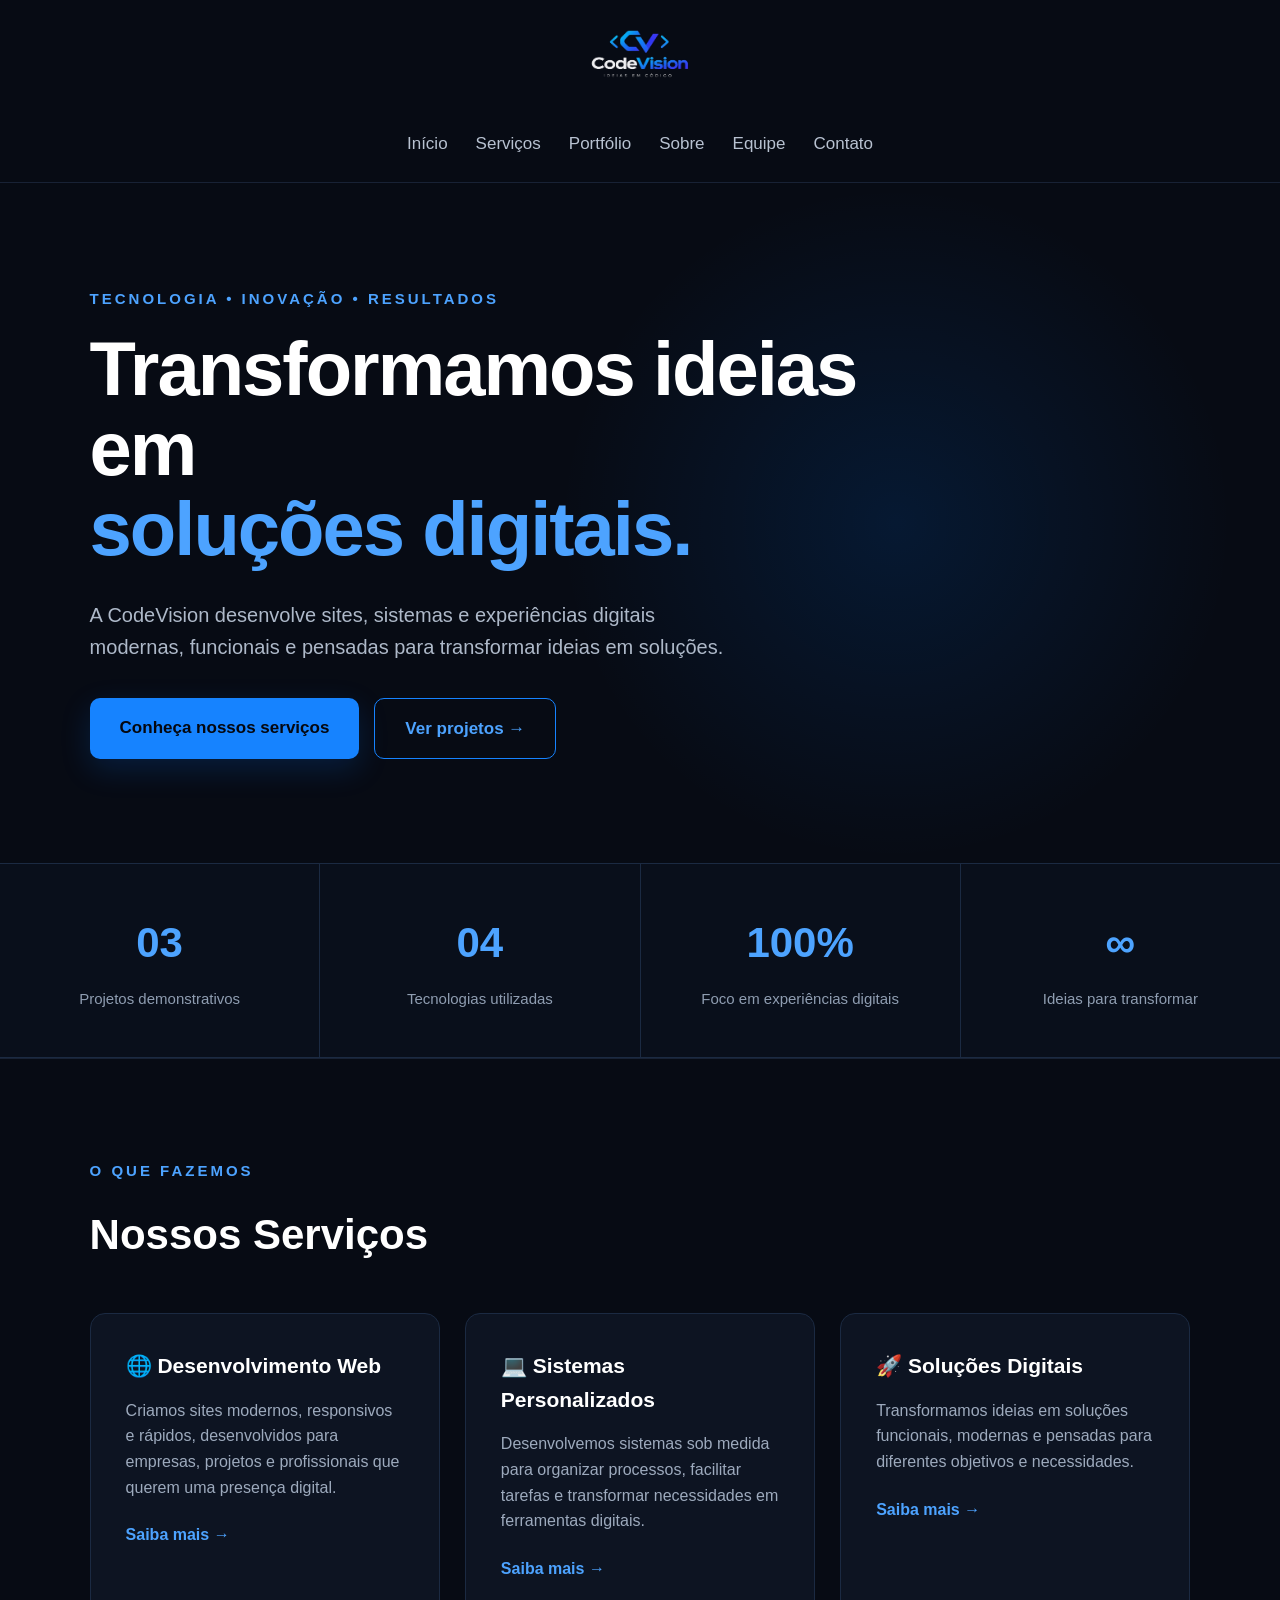
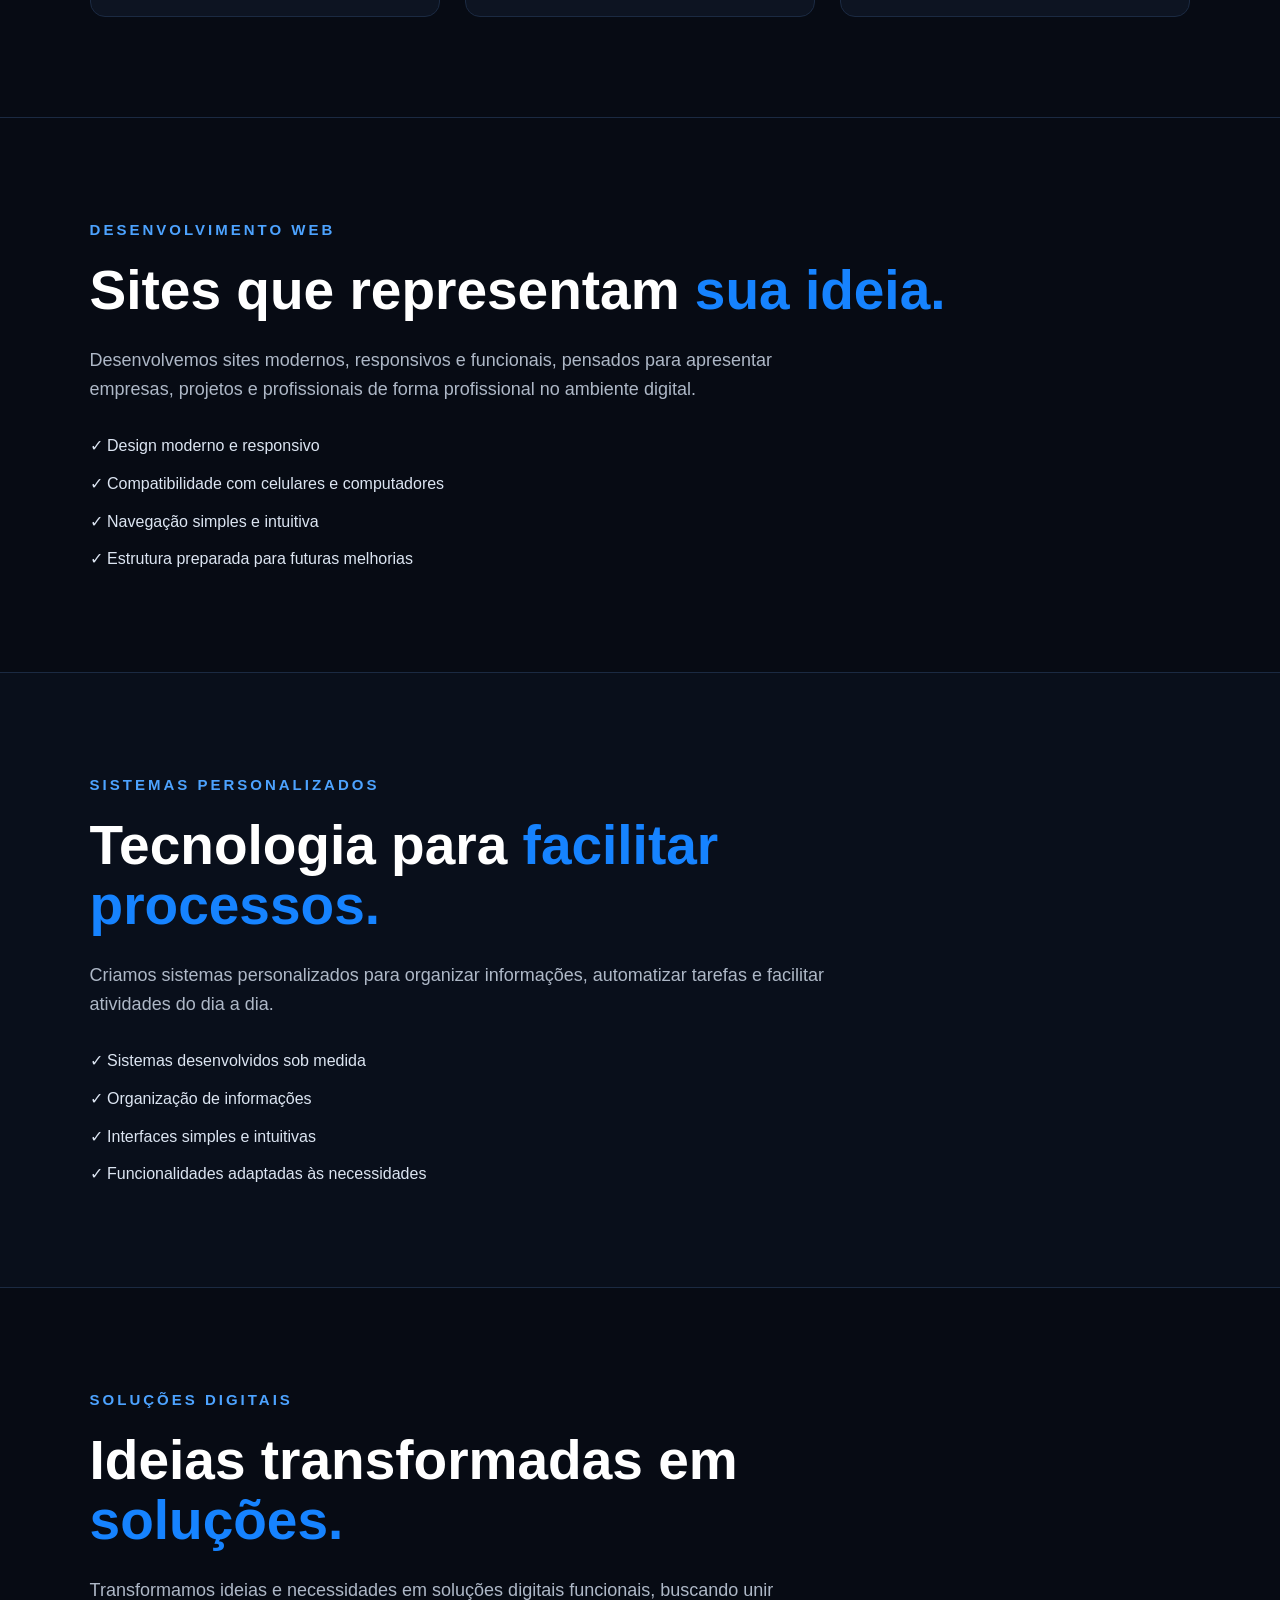
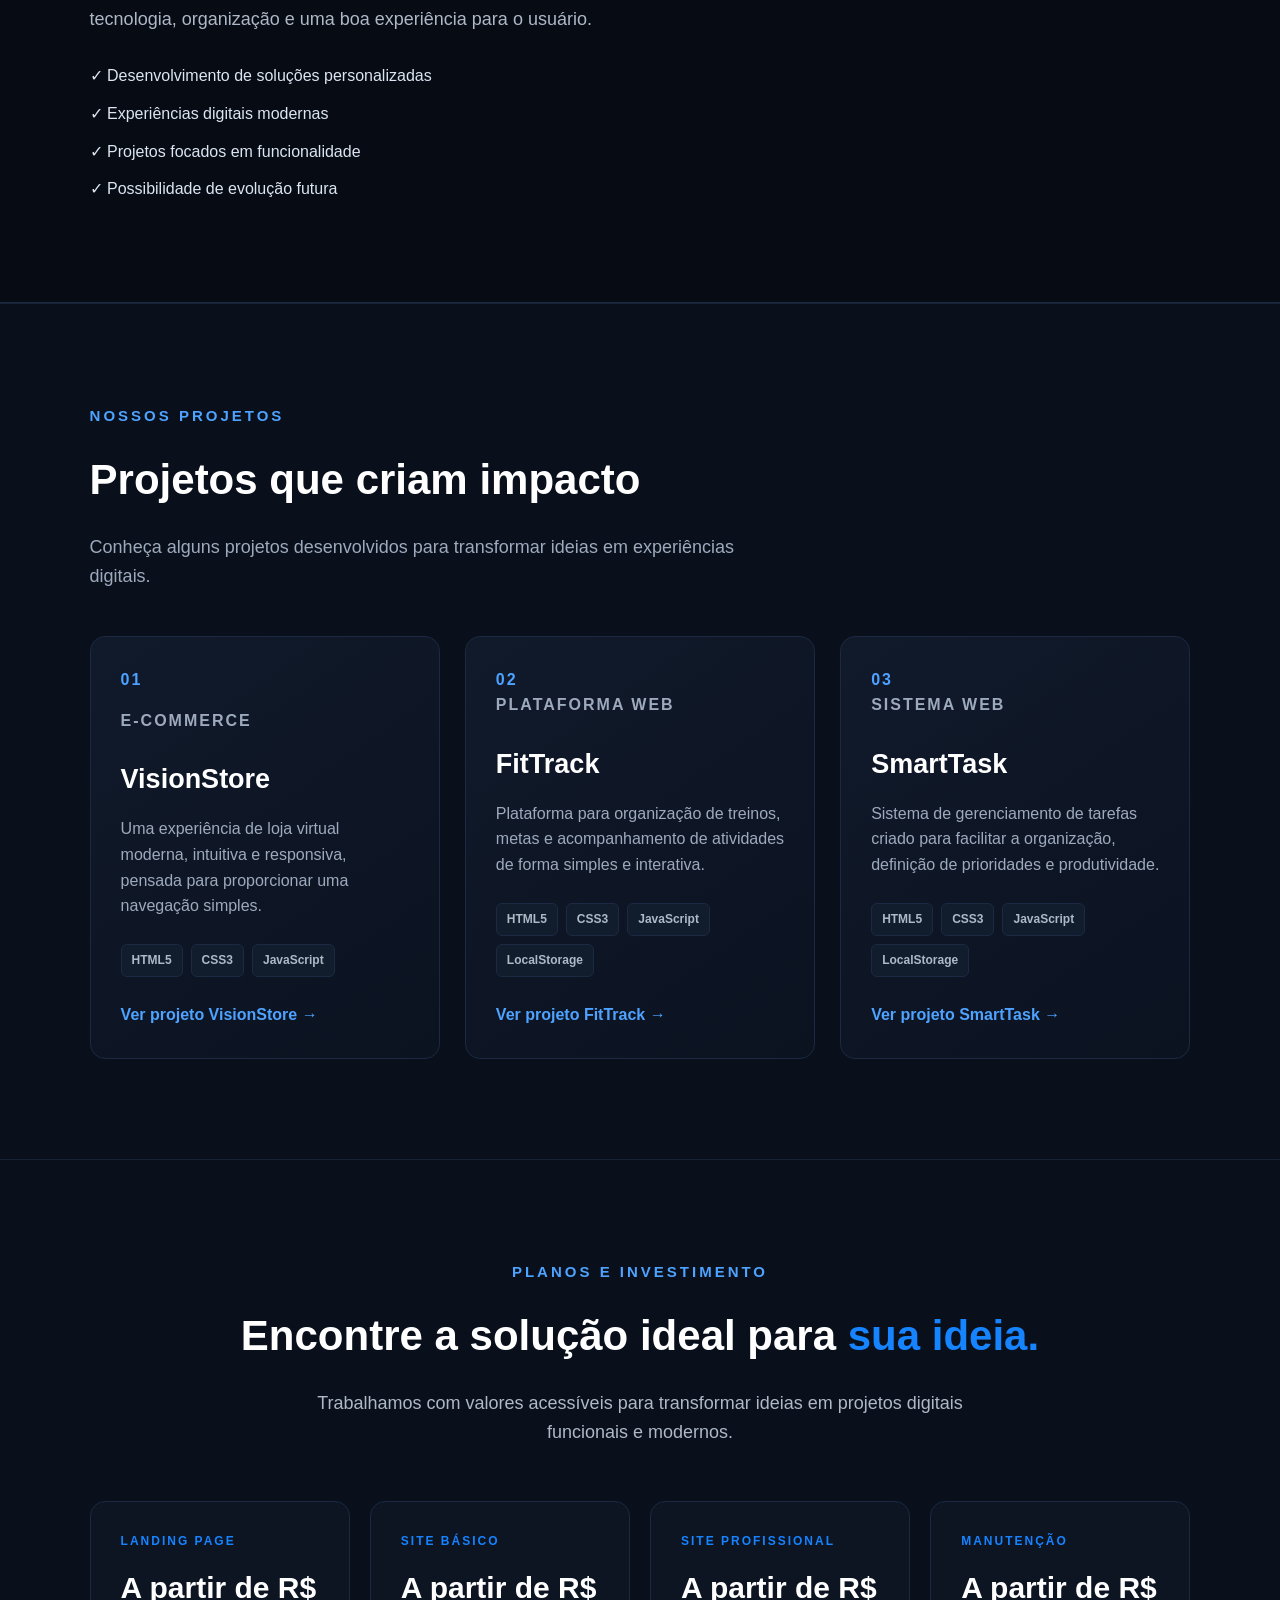
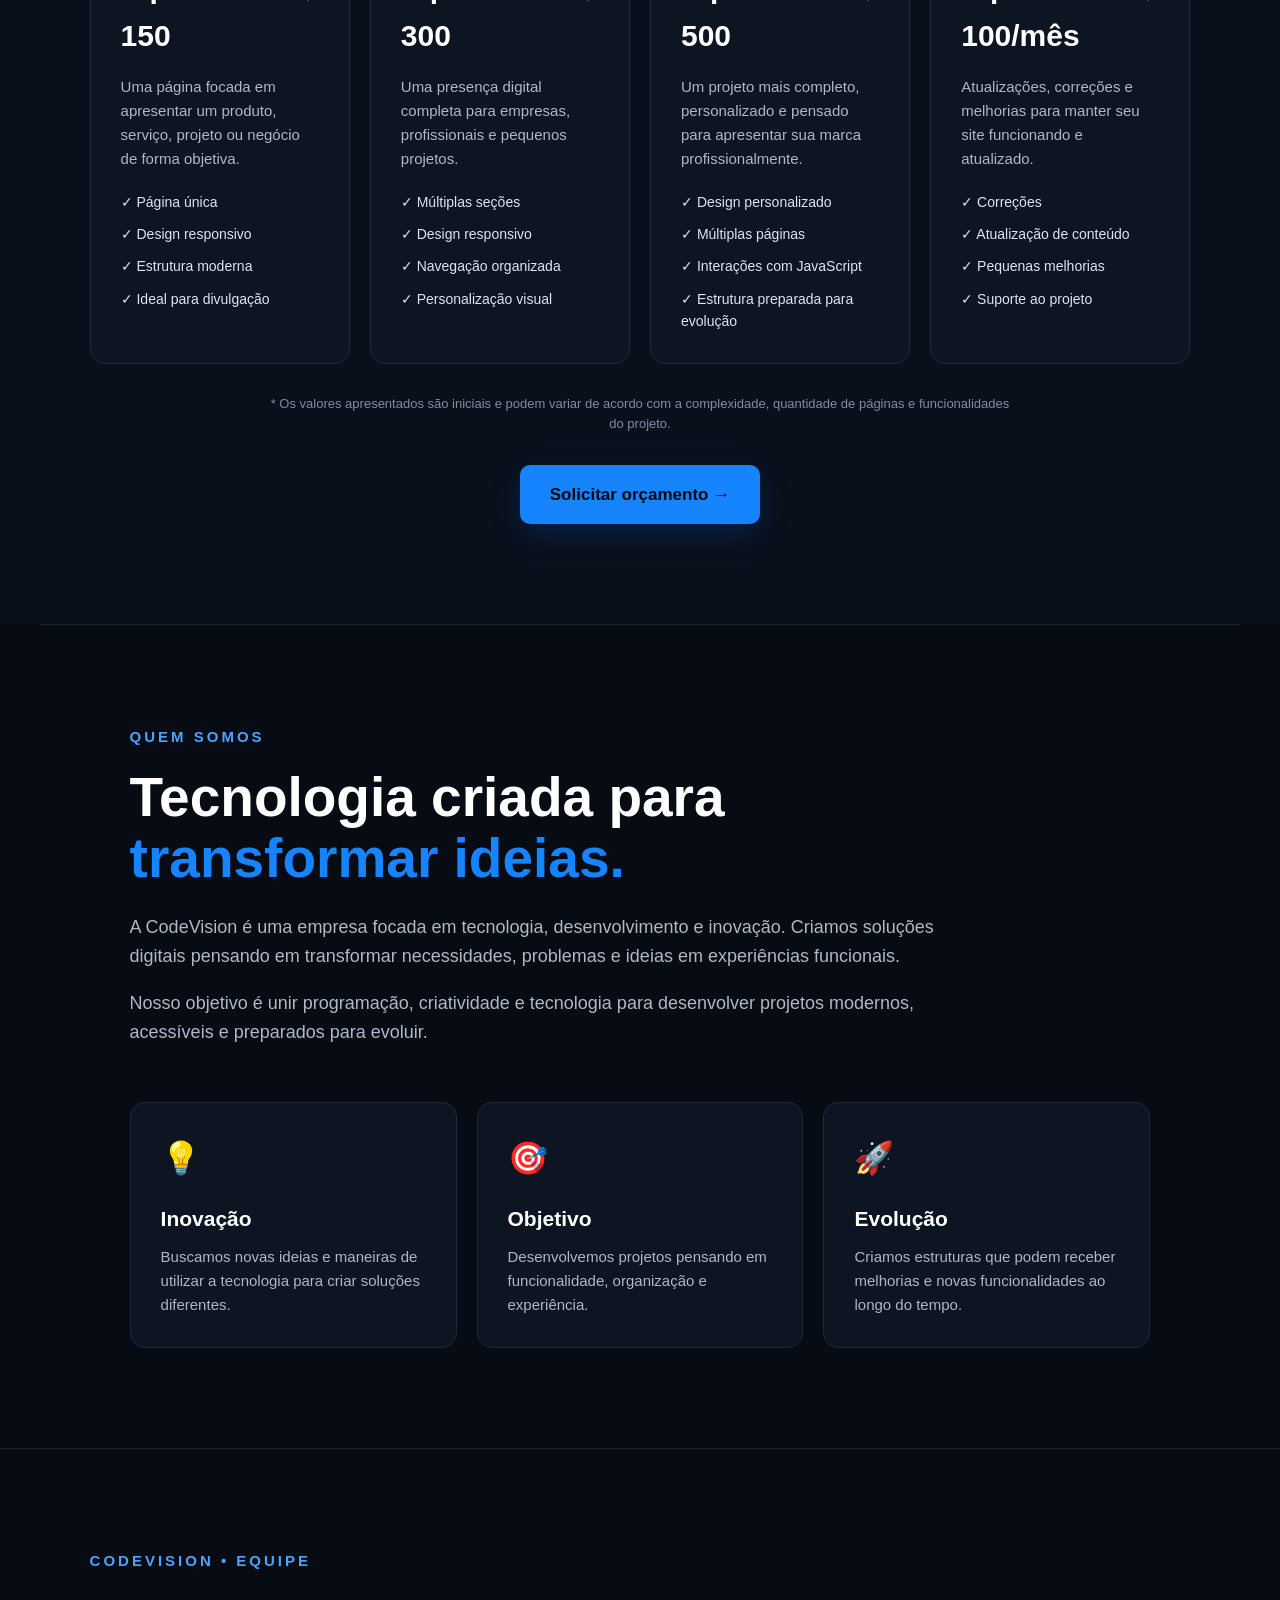
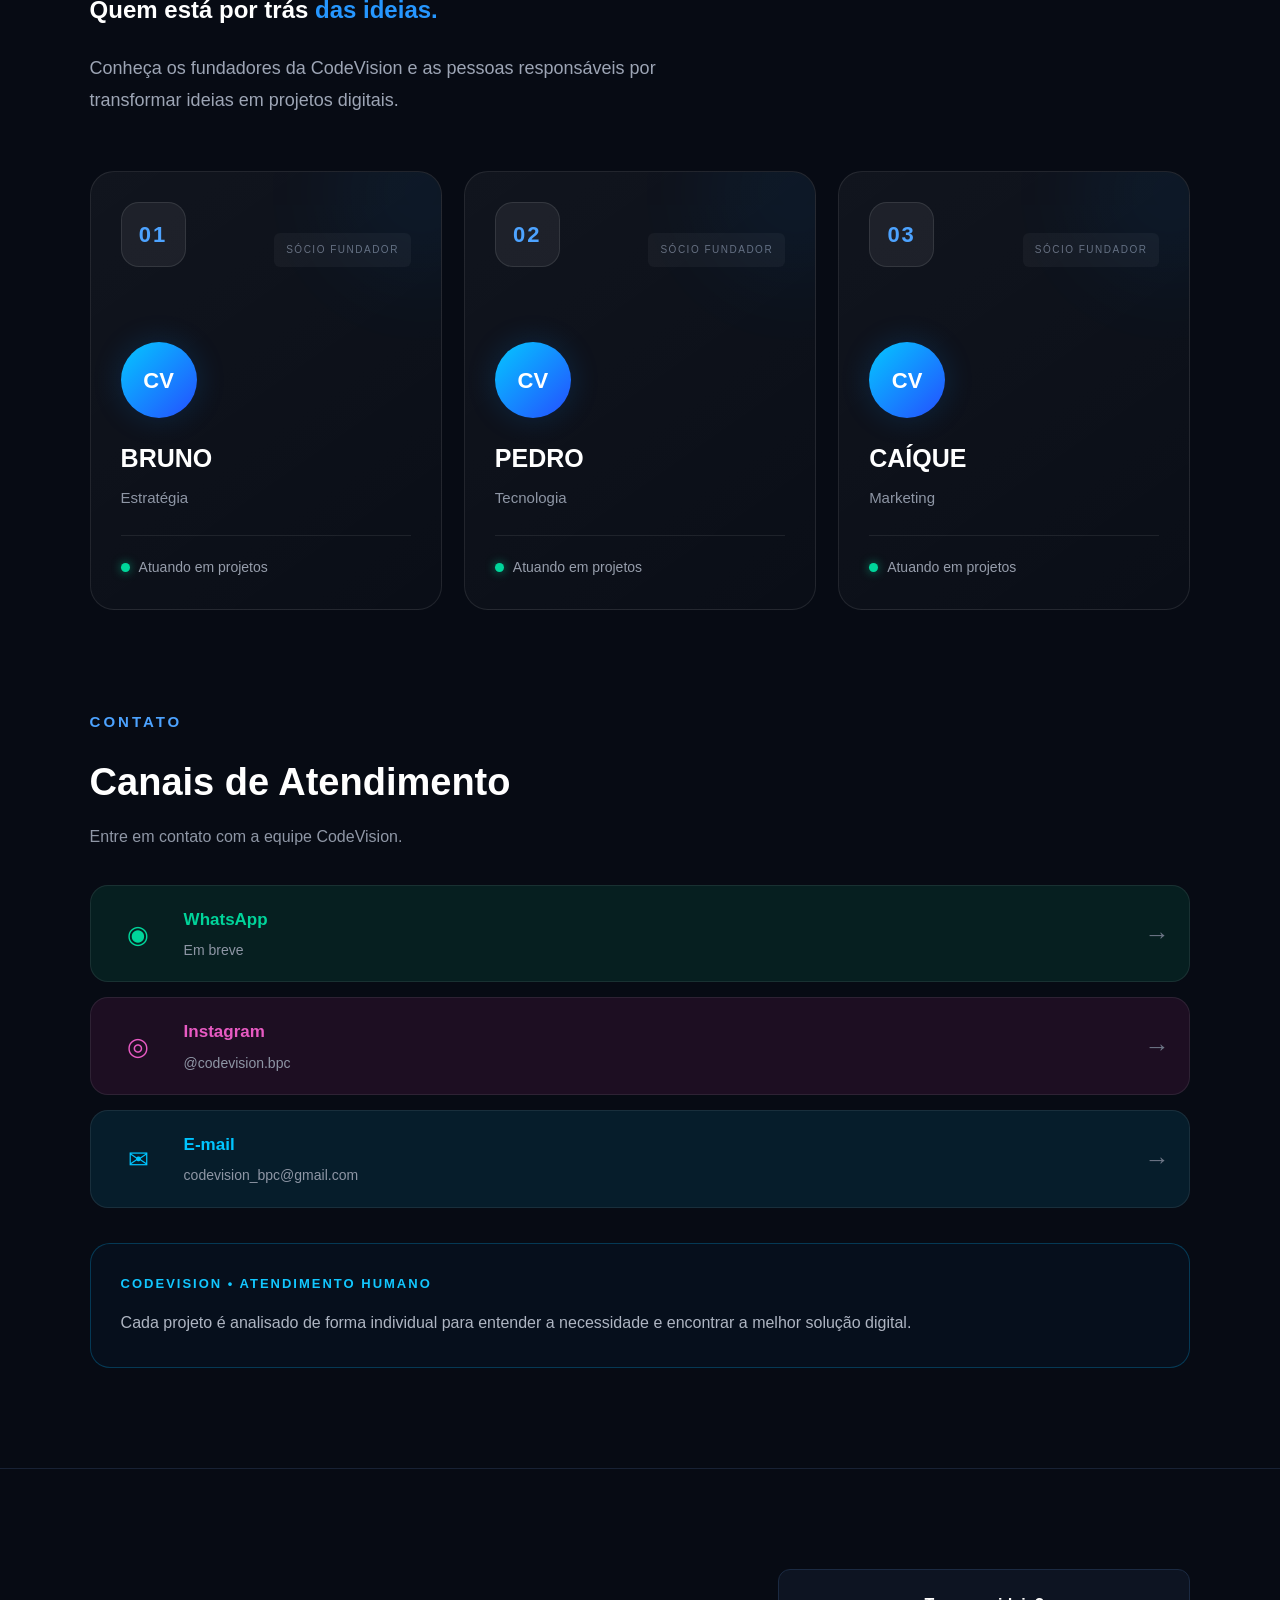
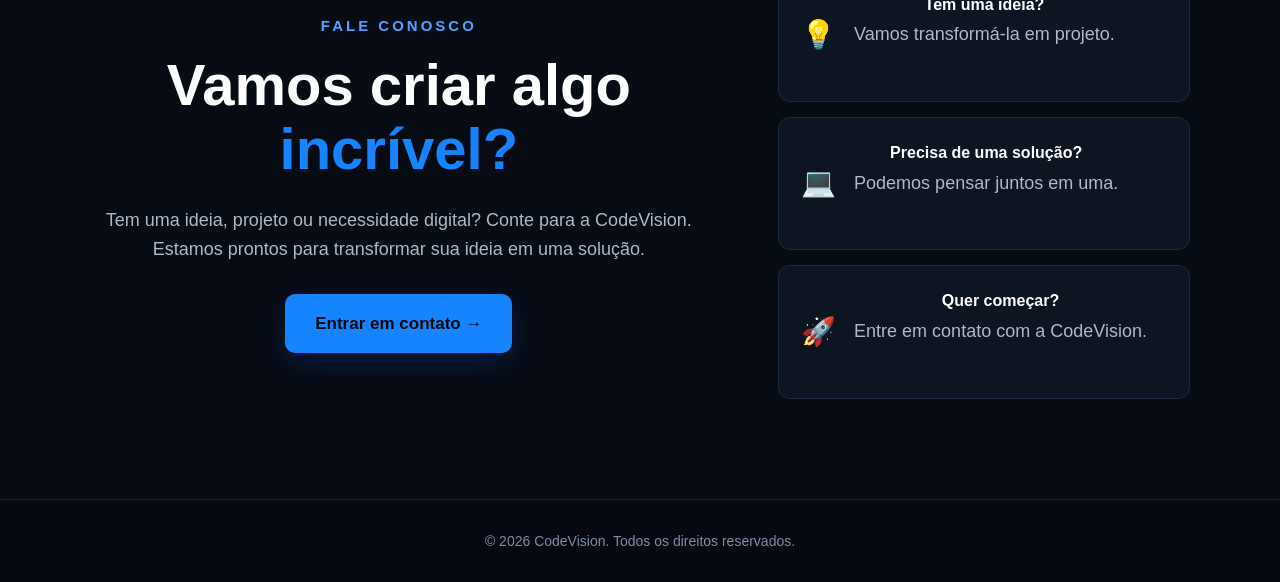
==== commit 8487a14f: "Add files via upload" ====
--- a/index.html
+++ b/index.html
@@ -53,6 +53,8 @@
 
   </header>
 
+<main>
+  
   <!-- INÍCIO -->
 
 <section id="inicio" class="hero">
@@ -344,9 +346,7 @@
                     <span>JavaScript</span>
                 </div>
 
-                <a href="visionstore.html" class="projeto-link">
-                    Ver projeto →
-                </a>
+                <a href="visionstore.html" class="projeto-link">Ver projeto VisionStore →</a>
 
             </div>
 
@@ -381,9 +381,7 @@
                     <span>LocalStorage</span>
                 </div>
 
-                <a href="fittrack.html" class="projeto-link">
-                    Ver projeto →
-                </a>
+<a href="fittrack.html" class="projeto-link">Ver projeto FitTrack →</a>
 
             </div>
 
@@ -418,9 +416,7 @@
                     <span>LocalStorage</span>
                 </div>
 
-                <a href="smarttask.html" class="projeto-link">
-                    Ver projeto →
-                </a>
+<a href="smarttask.html" class="projeto-link">Ver projeto SmartTask →</a>
 
             </div>
 
@@ -787,83 +783,95 @@
 
     <!-- CANAIS DE ATENDIMENTO -->
 
-    <div class="canais-equipe">
-
-        <div class="canais-cabecalho">
-
-            <p class="tag">
-                CONTATO
-            </p>
-
-            <h3>
-                Canais de Atendimento
-            </h3>
-
-            <p>
-                Entre em contato com a equipe CodeVision.
-            </p>
-
-        </div>
-
-
-        <div class="canais-grid">
-
-
-            <a href="#" class="canal">
-
-                <div class="canal whatsapp">
-    <div class="canal-icone">◉</div>
-
-    <div class="canal-info">
-        <strong>WhatsApp</strong>
-        <span>Em breve</span>
-    </div>
-
-    <div class="seta">→</div>
-                </div>
-
-            <a href="https://www.instagram.com/codevision.bpc/" class="canal instagram" target="_blank">
-    <div class="canal-icone">◎</div>
-
-    <div class="canal-info">
-        <strong>Instagram</strong>
-        <span>@codevision.bpc</span>
-    </div>
-
-    <div class="seta">→</div>
-            </a>
-
-
-            <a href="mailto:codevision_bpc@gmail.com" class="canal email">
-    <div class="canal-icone">✉</div>
-
-    <div class="canal-info">
-        <strong>E-mail</strong>
-        <span>codevision_bpc@gmail.com</span>
-    </div>
-
-    <div class="seta">→</div>
-            </a>
-
-
-        </div>
-
-
-        <div class="atencao">
-
-            <p>
-                CODEVISION • ATENDIMENTO HUMANO
-            </p>
-
-            <span>
-                Cada projeto é analisado de forma individual
-                para entender a necessidade e encontrar a
-                melhor solução digital.
-            </span>
-
-        </div>
-
-    </div>
+<div class="canais-equipe">
+
+    <div class="canais-cabecalho">
+
+        <p class="tag">
+            CONTATO
+        </p>
+
+        <h3>
+            Canais de Atendimento
+        </h3>
+
+        <p>
+            Entre em contato com a equipe CodeVision.
+        </p>
+
+    </div>
+
+
+    <div class="canais-grid">
+
+        <!-- WHATSAPP -->
+
+        <a href="#" class="canal whatsapp">
+
+            <div class="canal-icone">◉</div>
+
+            <div class="canal-info">
+                <strong>WhatsApp</strong>
+                <span>Em breve</span>
+            </div>
+
+            <div class="seta">→</div>
+
+        </a>
+
+
+        <!-- INSTAGRAM -->
+
+        <a href="https://www.instagram.com/codevision.bpc/"
+           class="canal instagram"
+           target="_blank">
+
+            <div class="canal-icone">◎</div>
+
+            <div class="canal-info">
+                <strong>Instagram</strong>
+                <span>@codevision.bpc</span>
+            </div>
+
+            <div class="seta">→</div>
+
+        </a>
+
+
+        <!-- E-MAIL -->
+
+        <a href="mailto:codevision_bpc@gmail.com"
+           class="canal email">
+
+            <div class="canal-icone">✉</div>
+
+            <div class="canal-info">
+                <strong>E-mail</strong>
+                <span>codevision_bpc@gmail.com</span>
+            </div>
+
+            <div class="seta">→</div>
+
+        </a>
+
+    </div>
+
+
+    <div class="atencao">
+
+        <p>
+            CODEVISION • ATENDIMENTO HUMANO
+        </p>
+
+        <span>
+            Cada projeto é analisado de forma individual
+            para entender a necessidade e encontrar a
+            melhor solução digital.
+        </span>
+
+    </div>
+
+</div>
 
 </section>
 
@@ -886,8 +894,8 @@
             transformar sua ideia em uma solução.
         </p>
 
-        <a href="mailto:contato@codevision.com" class="botao">
-            Entrar em contato →
+        <a href="mailto:codevision_bpc@gmail.com" class="botao">
+    Entrar em contato →
         </a>
 
     </div>
@@ -923,8 +931,7 @@
 </section>
 
 </main>
-
-
+  
 <!-- RODAPÉ -->
 
 <footer>
--- a/style.css
+++ b/style.css
@@ -68,8 +68,8 @@
 ================================ */
 
 .hero {
-    min-height: 85vh;
-    padding: 100px 7%;
+    min-height: 680px;
+    padding: 80px 7%;
 
     display: flex;
     align-items: center;
@@ -96,15 +96,14 @@
     letter-spacing: 3px;
 }
 
-.hero h2 {
+.hero h1 {
     font-size: clamp(45px, 7vw, 76px);
     line-height: 1.05;
     letter-spacing: -2px;
-
     margin-bottom: 30px;
 }
 
-.hero h2 span {
+.hero h1 span {
     display: block;
     color: #4da3ff;
 }
@@ -129,7 +128,7 @@
     padding: 16px 30px;
 
     background: #1683ff;
-    color: #ffffff;
+    color: #050810;
 
     border-radius: 10px;
 
@@ -258,7 +257,7 @@
 }
 
 footer p {
-    color: #69778b;
+    color: #7f8da3;
     font-size: 14px;
 }
 
@@ -2248,13 +2247,16 @@
 .botao-secundario {
     background: transparent;
     border: 1px solid #1683ff;
+    color: #4da3ff;
     box-shadow: none;
 }
 
 .botao-secundario:hover {
     background: #1683ff;
+    color: #050810;
     box-shadow: 0 10px 30px rgba(22, 131, 255, 0.25);
 }
+
 /* =========================================
    DETALHES DOS SERVIÇOS
 ========================================= */
@@ -3361,17 +3363,35 @@
 
     header {
         display: flex;
+        flex-direction: row;
         align-items: center;
-        justify-content: space-between;
+        justify-content: center;
+
+        position: relative;
+
+        padding: 18px 20px;
+        min-height: 120px;
     }
 
     header .logo {
-        margin-right: auto;
+        width: 230px;
+        height: 105px;
+
+        object-fit: contain;
+        margin: 0 auto;
     }
 
     .menu-mobile {
-        margin-left: auto;
         display: block;
+
+        position: absolute;
+        left: 20px;
+        top: 50%;
+        transform: translateY(-50%);
+
+        margin: 0;
+
+        font-size: 34px;
     }
 
 }
